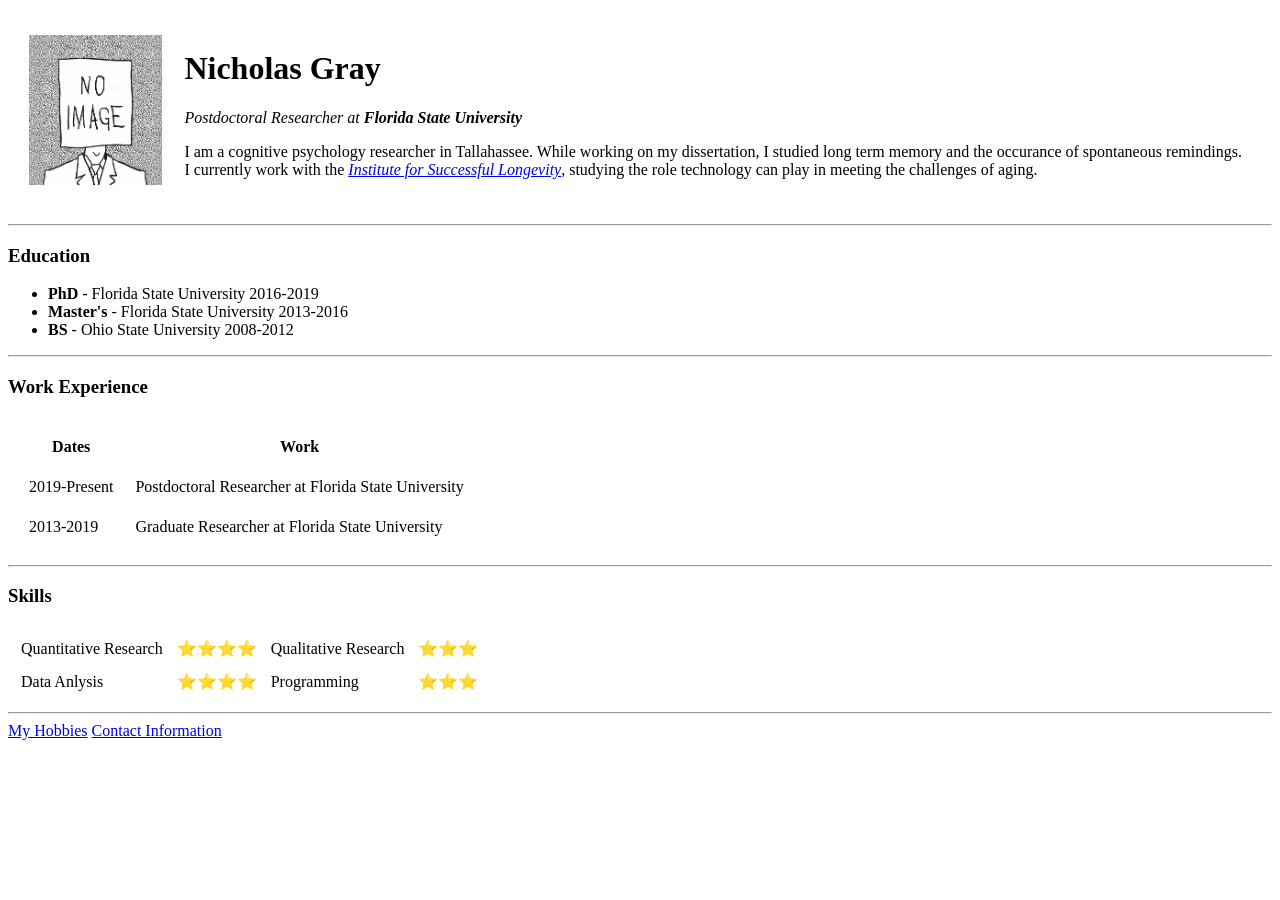
==== index.html @ e5938c4b "Removed h3 status for Hobbies and Contact links" ====
<!DOCTYPE html>
<html lang="en" dir="ltr">

<head>
  <meta charset="utf-8">
  <title>Nick's Personal Site</title>
</head>

<body>
  <table cellspacing = "20">
    <tr>
      <td><img src="download.jpg" alt="Use your Imagination" height="150"></td>
      <td>  <h1>Nicholas Gray</h1>
        <p><em>Postdoctoral Researcher at <strong>Florida State University</strong></em></p>
        <p>I am a cognitive psychology researcher in Tallahassee.
          While working on my dissertation, I studied long term memory and the
          occurance of spontaneous remindings. I currently work with the
          <a href="https://isl.fsu.edu/"><i>Institute for Successful Longevity</i></a>, studying the role technology
          can play in meeting the challenges of aging.</p></td>
    </tr>
  </table>
  <hr>
  <h3>Education</h3>
  <ul>
    <li><strong>PhD</strong> - Florida State University 2016-2019</li>
    <li><strong>Master's</strong> - Florida State University 2013-2016</li>
    <li><strong>BS</strong> - Ohio State University 2008-2012</li>
  </ul>
  <hr>
  <h3>Work Experience</h3>
    <TABLE cellspacing = "20">
      <thead>
        <tr>
          <th>Dates</th>
          <th>Work</th>
        </tr>
      </thead>
      <tr>
        <td>2019-Present</td>
        <td>Postdoctoral Researcher at Florida State University</td>
      </tr>
      <tr>
        <td>2013-2019</td>
        <td>Graduate Researcher at Florida State University</td>
      </tr>
    </TABLE>
    <hr>
    <h3>Skills</h3>
    <table cellspacing = "12">
      <tr>
        <td>Quantitative Research</td>
        <td>⭐⭐⭐⭐</td>
        <td>Qualitative Research</td>
        <td>⭐⭐⭐</td>
      </tr>
      <tr>
        <td>Data Anlysis</td>
        <td>⭐⭐⭐⭐</td>
        <td>Programming</td>
        <td>⭐⭐⭐</td>
      </tr>
    </table>
  <hr>
  <a href="hobbies.html">My Hobbies</a>
  <a href="contact-me.html">Contact Information</a>
</body>

</html>
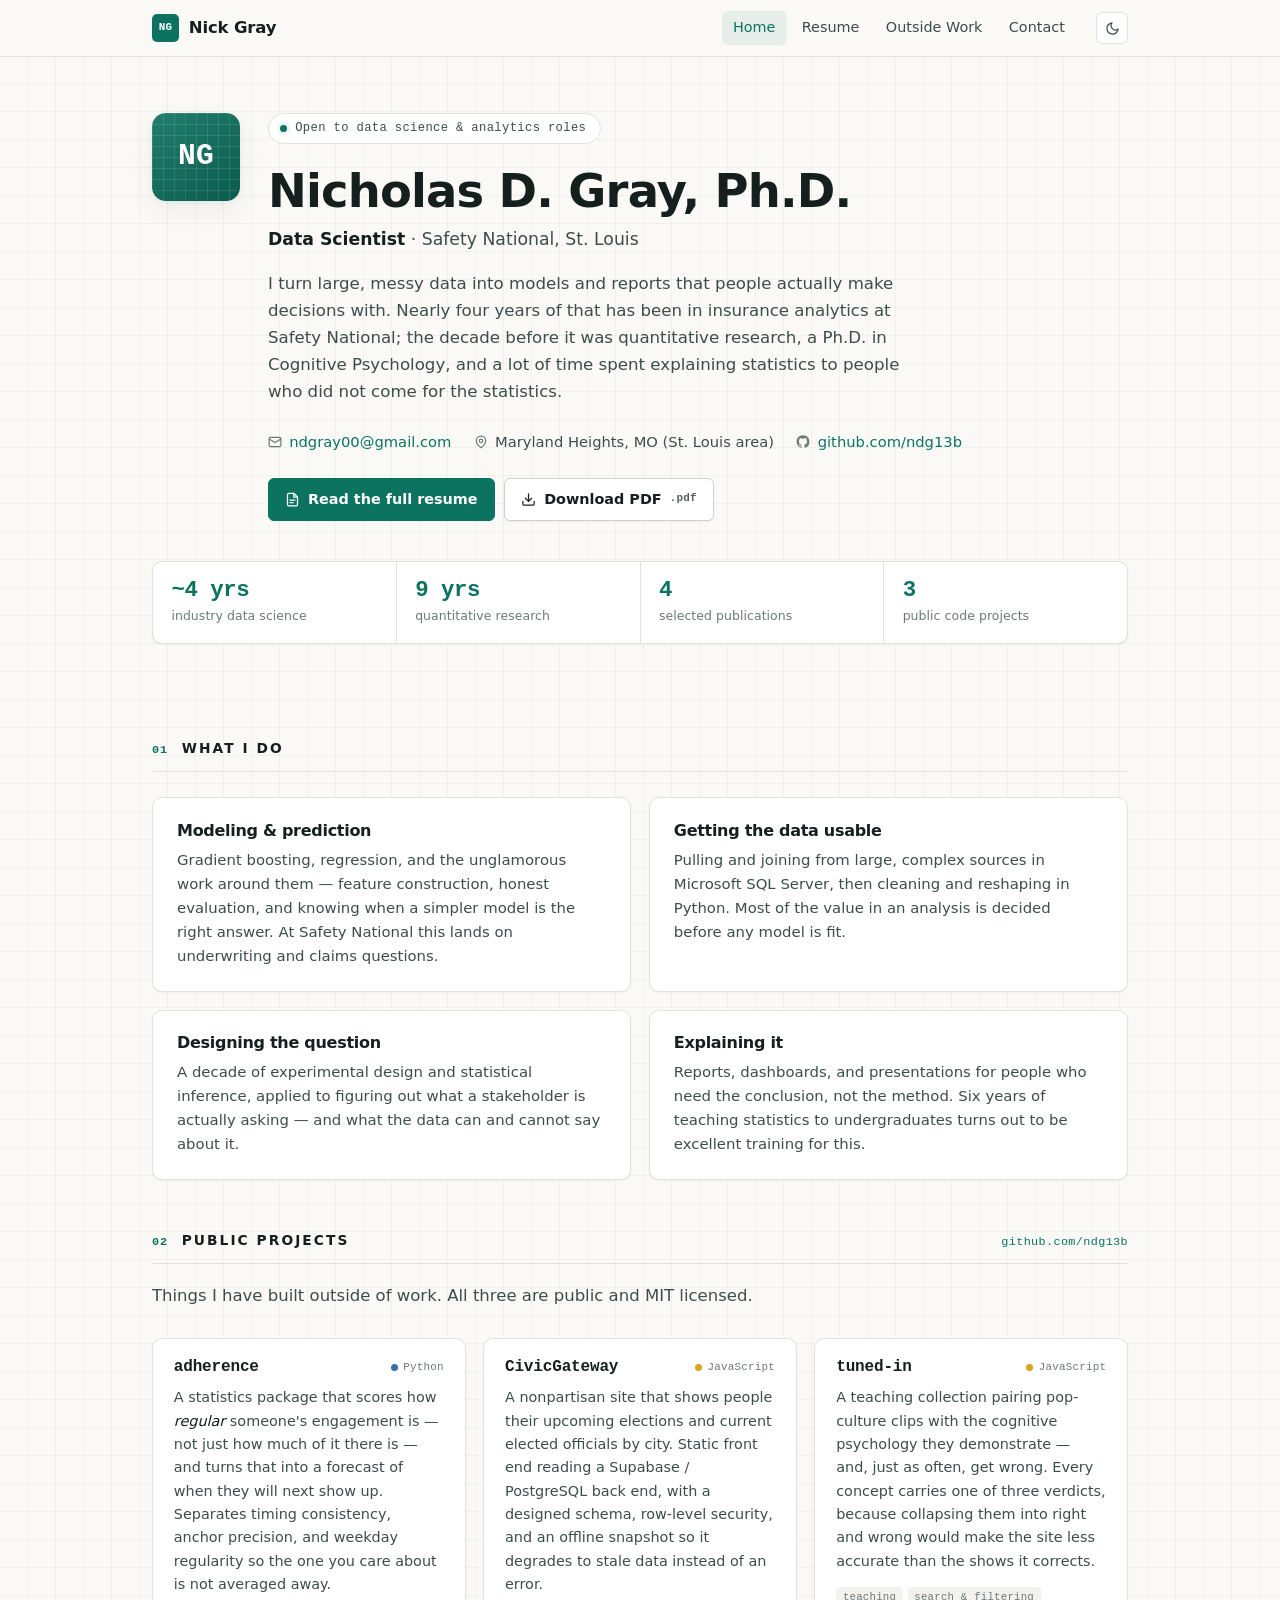
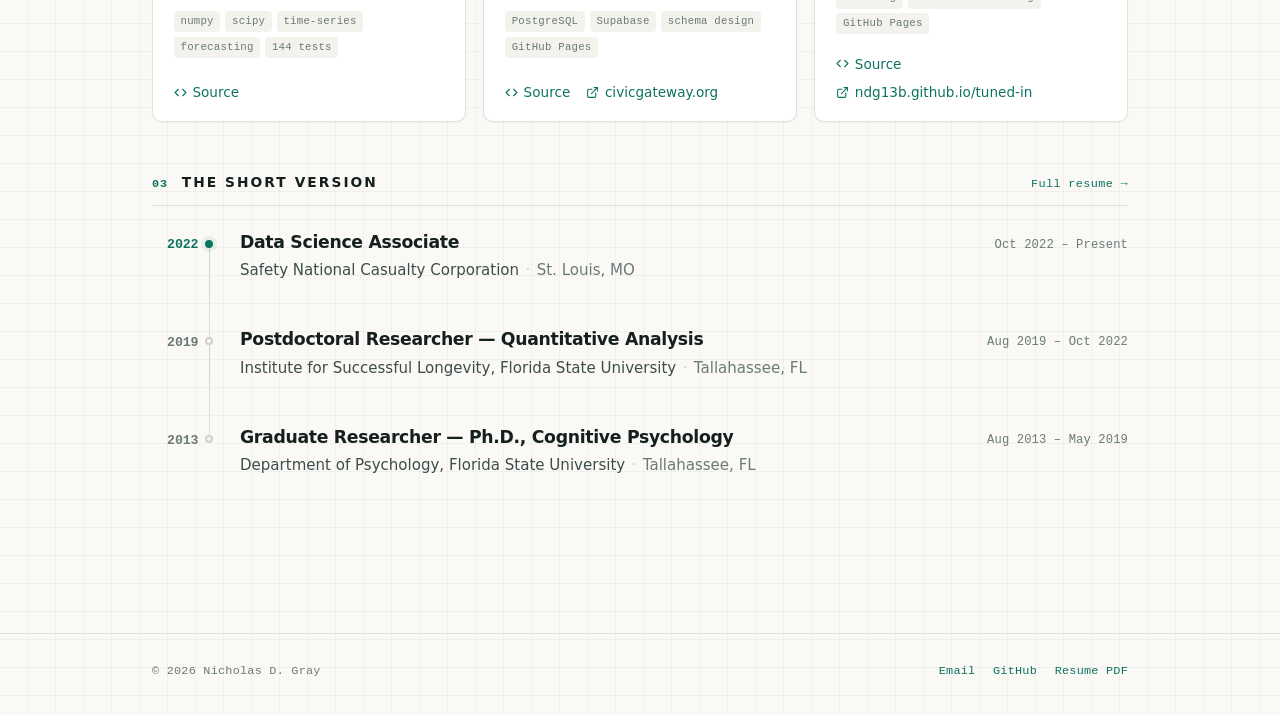
==== commit fe58f7b2: "Rebuild site around a data-driven resume page Replace the placeholder-era site with four pages shari" ====
--- a/index.html
+++ b/index.html
@@ -1,68 +1,249 @@
-<!DOCTYPE html>
-<html lang="en" dir="ltr">
-
-<head>
-  <meta charset="utf-8">
-  <title>Nick's Personal Site</title>
-</head>
-
-<body>
-  <table cellspacing = "20">
-    <tr>
-      <td><img src="download.jpg" alt="Use your Imagination" height="150"></td>
-      <td>  <h1>Nicholas Gray</h1>
-        <p><em>Postdoctoral Researcher at <strong>Florida State University</strong></em></p>
-        <p>I am a cognitive psychology researcher in Tallahassee.
-          While working on my dissertation, I studied long term memory and the
-          occurance of spontaneous remindings. I currently work with the
-          <a href="https://isl.fsu.edu/"><i>Institute for Successful Longevity</i></a>, studying the role technology
-          can play in meeting the challenges of aging.</p></td>
-    </tr>
-  </table>
-  <hr>
-  <h3>Education</h3>
-  <ul>
-    <li><strong>PhD</strong> - Florida State University 2016-2019</li>
-    <li><strong>Master's</strong> - Florida State University 2013-2016</li>
-    <li><strong>BS</strong> - Ohio State University 2008-2012</li>
-  </ul>
-  <hr>
-  <h3>Work Experience</h3>
-    <TABLE cellspacing = "20">
-      <thead>
-        <tr>
-          <th>Dates</th>
-          <th>Work</th>
-        </tr>
-      </thead>
-      <tr>
-        <td>2019-Present</td>
-        <td>Postdoctoral Researcher at Florida State University</td>
-      </tr>
-      <tr>
-        <td>2013-2019</td>
-        <td>Graduate Researcher at Florida State University</td>
-      </tr>
-    </TABLE>
-    <hr>
-    <h3>Skills</h3>
-    <table cellspacing = "12">
-      <tr>
-        <td>Quantitative Research</td>
-        <td>⭐⭐⭐⭐</td>
-        <td>Qualitative Research</td>
-        <td>⭐⭐⭐</td>
-      </tr>
-      <tr>
-        <td>Data Anlysis</td>
-        <td>⭐⭐⭐⭐</td>
-        <td>Programming</td>
-        <td>⭐⭐⭐</td>
-      </tr>
-    </table>
-  <hr>
-  <a href="hobbies.html">My Hobbies</a>
-  <a href="contact-me.html">Contact Information</a>
-</body>
-
-</html>
+<!DOCTYPE html>
+<html lang="en">
+
+<head>
+  <meta charset="utf-8">
+  <meta name="viewport" content="width=device-width, initial-scale=1">
+  <title>Nick Gray — Data Scientist</title>
+  <meta name="description" content="Nicholas D. Gray, Ph.D. — data scientist in the St. Louis area working in insurance analytics, predictive modeling, and applied statistics.">
+  <meta name="color-scheme" content="light dark">
+  <link rel="stylesheet" href="assets/style.css">
+  <link rel="icon" href="data:image/svg+xml,<svg xmlns='http://www.w3.org/2000/svg' viewBox='0 0 32 32'><rect width='32' height='32' rx='7' fill='%230d7361'/><text x='16' y='22' font-family='monospace' font-size='15' font-weight='700' fill='white' text-anchor='middle'>NG</text></svg>">
+  <script>
+    (function () {
+      try {
+        var saved = localStorage.getItem('theme');
+        if (saved === 'dark' || saved === 'light') {
+          document.documentElement.setAttribute('data-theme', saved);
+        }
+      } catch (err) { /* private mode: fall back to the system theme */ }
+    })();
+  </script>
+</head>
+
+<body>
+  <a class="skip-link" href="#main">Skip to content</a>
+  <header class="masthead">
+    <div class="wrap masthead__inner">
+      <a class="brand" href="index.html">
+        <span class="brand__mark" aria-hidden="true">NG</span>
+        <span>Nick Gray</span>
+      </a>
+      <nav class="nav" aria-label="Main">
+        <a href="index.html" aria-current="page">Home</a>
+        <a href="resume.html">Resume</a>
+        <a href="hobbies.html">Outside Work</a>
+        <a href="contact-me.html">Contact</a>
+      </nav>
+      <button class="theme-toggle" type="button" id="theme-toggle"
+              aria-label="Switch between light and dark theme">
+        <svg class="icon-moon" viewBox="0 0 24 24" fill="none" stroke="currentColor" stroke-width="2" stroke-linecap="round" stroke-linejoin="round" aria-hidden="true"><path d="M21 12.8A9 9 0 1 1 11.2 3a7 7 0 0 0 9.8 9.8Z"/></svg>
+        <svg class="icon-sun" viewBox="0 0 24 24" fill="none" stroke="currentColor" stroke-width="2" stroke-linecap="round" stroke-linejoin="round" aria-hidden="true"><circle cx="12" cy="12" r="4"/><path d="M12 2v2M12 20v2M4.9 4.9l1.4 1.4M17.7 17.7l1.4 1.4M2 12h2M20 12h2M4.9 19.1l1.4-1.4M17.7 6.3l1.4-1.4"/></svg>
+      </button>
+    </div>
+  </header>
+
+  <main id="main">
+    <section class="wrap hero">
+      <div class="hero__grid">
+        <div class="monogram" aria-hidden="true">NG</div>
+        <div>
+          <!-- Remove this pill if you would rather not advertise that you are looking. -->
+          <p class="availability"><span class="dot" aria-hidden="true"></span>Open to data science &amp; analytics roles</p>
+          <h1>Nicholas D. Gray, Ph.D.</h1>
+          <p class="hero__role"><strong>Data Scientist</strong> &middot; Safety National, St.&nbsp;Louis</p>
+          <p class="hero__summary">I turn large, messy data into models and reports that people actually make
+            decisions with. Nearly four years of that has been in insurance analytics at Safety National; the
+            decade before it was quantitative research, a Ph.D. in Cognitive Psychology, and a lot of time spent
+            explaining statistics to people who did not come for the statistics.</p>
+          <ul class="contact-rail">
+            <li><svg viewBox="0 0 24 24" fill="none" stroke="currentColor" stroke-width="2" stroke-linecap="round" stroke-linejoin="round" aria-hidden="true"><rect x="2" y="4" width="20" height="16" rx="2"/><path d="m2 7 10 6 10-6"/></svg><a href="mailto:ndgray00@gmail.com">ndgray00@gmail.com</a></li>
+            <li><svg viewBox="0 0 24 24" fill="none" stroke="currentColor" stroke-width="2" stroke-linecap="round" stroke-linejoin="round" aria-hidden="true"><path d="M20 10c0 6-8 12-8 12s-8-6-8-12a8 8 0 0 1 16 0Z"/><circle cx="12" cy="10" r="3"/></svg><span>Maryland Heights, MO (St. Louis area)</span></li>
+            <li><svg viewBox="0 0 24 24" fill="currentColor" aria-hidden="true"><path d="M12 .5C5.73.5.98 5.24.98 11.52c0 4.86 3.15 8.98 7.52 10.44.55.1.75-.24.75-.53 0-.26-.01-1.13-.02-2.05-3.06.66-3.71-1.3-3.71-1.3-.5-1.27-1.22-1.61-1.22-1.61-1-.68.08-.67.08-.67 1.1.08 1.68 1.13 1.68 1.13.98 1.68 2.57 1.2 3.2.92.1-.71.38-1.2.7-1.47-2.44-.28-5.01-1.22-5.01-5.44 0-1.2.43-2.18 1.13-2.95-.11-.28-.49-1.4.11-2.92 0 0 .92-.3 3.02 1.13a10.4 10.4 0 0 1 5.5 0c2.1-1.43 3.02-1.13 3.02-1.13.6 1.52.22 2.64.11 2.92.7.77 1.13 1.75 1.13 2.95 0 4.23-2.58 5.16-5.03 5.43.4.34.75 1 .75 2.03 0 1.47-.02 2.65-.02 3.01 0 .29.2.64.76.53a10.55 10.55 0 0 0 7.51-10.44C23.02 5.24 18.27.5 12 .5Z"/></svg><a href="https://github.com/ndg13b" rel="noopener">github.com/ndg13b</a></li>
+          </ul>
+
+          <div class="btn-row" style="margin-top: 1.5rem;">
+            <a class="btn btn--primary" href="resume.html">
+              <svg viewBox="0 0 24 24" fill="none" stroke="currentColor" stroke-width="2" stroke-linecap="round" stroke-linejoin="round" aria-hidden="true"><path d="M14 2H6a2 2 0 0 0-2 2v16a2 2 0 0 0 2 2h12a2 2 0 0 0 2-2V8Z"/><path d="M14 2v6h6"/><path d="M8 13h8M8 17h5"/></svg>
+              Read the full resume
+            </a>
+            <a class="btn" href="assets/Nicholas_Gray_Resume.pdf" download>
+              <svg viewBox="0 0 24 24" fill="none" stroke="currentColor" stroke-width="2" stroke-linecap="round" stroke-linejoin="round" aria-hidden="true"><path d="M21 15v4a2 2 0 0 1-2 2H5a2 2 0 0 1-2-2v-4"/><path d="m7 10 5 5 5-5"/><path d="M12 15V3"/></svg>
+              Download PDF<span class="btn__meta">.pdf</span>
+            </a>
+          </div>
+        </div>
+      </div>
+
+      <div class="stats">
+        <div class="stat">
+          <div class="stat__value">~4 yrs</div>
+          <div class="stat__label">industry data science</div>
+        </div>
+        <div class="stat">
+          <div class="stat__value">9 yrs</div>
+          <div class="stat__label">quantitative research</div>
+        </div>
+        <div class="stat">
+          <div class="stat__value">4</div>
+          <div class="stat__label">selected publications</div>
+        </div>
+        <div class="stat">
+          <div class="stat__value">3</div>
+          <div class="stat__label">public code projects</div>
+        </div>
+      </div>
+    </section>
+
+    <section class="wrap section" id="work">
+      <div class="section__head">
+        <span class="section__num">01</span>
+        <h2>What I Do</h2>
+      </div>
+      <div class="two-col">
+        <div class="card">
+          <h3 style="font-size: 1rem; margin-bottom: 0.5rem;">Modeling &amp; prediction</h3>
+          <p style="font-size: 0.93rem; color: var(--text-soft);">Gradient boosting, regression, and the
+            unglamorous work around them &mdash; feature construction, honest evaluation, and knowing when a
+            simpler model is the right answer. At Safety National this lands on underwriting and claims questions.</p>
+        </div>
+        <div class="card">
+          <h3 style="font-size: 1rem; margin-bottom: 0.5rem;">Getting the data usable</h3>
+          <p style="font-size: 0.93rem; color: var(--text-soft);">Pulling and joining from large, complex sources
+            in Microsoft SQL Server, then cleaning and reshaping in Python. Most of the value in an analysis is
+            decided before any model is fit.</p>
+        </div>
+        <div class="card">
+          <h3 style="font-size: 1rem; margin-bottom: 0.5rem;">Designing the question</h3>
+          <p style="font-size: 0.93rem; color: var(--text-soft);">A decade of experimental design and statistical
+            inference, applied to figuring out what a stakeholder is actually asking &mdash; and what the data
+            can and cannot say about it.</p>
+        </div>
+        <div class="card">
+          <h3 style="font-size: 1rem; margin-bottom: 0.5rem;">Explaining it</h3>
+          <p style="font-size: 0.93rem; color: var(--text-soft);">Reports, dashboards, and presentations for people
+            who need the conclusion, not the method. Six years of teaching statistics to undergraduates turns out
+            to be excellent training for this.</p>
+        </div>
+      </div>
+    </section>
+
+    <section class="wrap section" id="projects">
+      <div class="section__head">
+        <span class="section__num">02</span>
+        <h2>Public Projects</h2>
+        <span class="section__aside"><a href="https://github.com/ndg13b" rel="noopener">github.com/ndg13b</a></span>
+      </div>
+      <p class="section__intro">Things I have built outside of work. All three are public and MIT licensed.</p>
+      <div class="project-grid">
+        <article class="project">
+          <div class="project__head">
+            <h3 class="project__name"><a href="https://github.com/ndg13b/adherence" rel="noopener">adherence</a></h3>
+            <span class="lang" data-lang="Python"><span class="dot"></span>Python</span>
+          </div>
+          <p class="project__blurb">A statistics package that scores how <em>regular</em> someone's engagement is
+            &mdash; not just how much of it there is &mdash; and turns that into a forecast of when they will next
+            show up. Separates timing consistency, anchor precision, and weekday regularity so the one you care
+            about is not averaged away.</p>
+          <ul class="project__tags"><li>numpy</li><li>scipy</li><li>time-series</li><li>forecasting</li><li>144 tests</li></ul>
+          <div class="project__links">
+            <a href="https://github.com/ndg13b/adherence" rel="noopener"><svg viewBox="0 0 24 24" fill="none" stroke="currentColor" stroke-width="2" stroke-linecap="round" stroke-linejoin="round" aria-hidden="true"><path d="m16 18 6-6-6-6"/><path d="m8 6-6 6 6 6"/></svg>Source</a>
+          </div>
+        </article>
+        <article class="project">
+          <div class="project__head">
+            <h3 class="project__name"><a href="https://github.com/ndg13b/CivicGateway" rel="noopener">CivicGateway</a></h3>
+            <span class="lang" data-lang="JavaScript"><span class="dot"></span>JavaScript</span>
+          </div>
+          <p class="project__blurb">A nonpartisan site that shows people their upcoming elections and current
+            elected officials by city. Static front end reading a Supabase / PostgreSQL back end, with a designed
+            schema, row-level security, and an offline snapshot so it degrades to stale data instead of an error.</p>
+          <ul class="project__tags"><li>PostgreSQL</li><li>Supabase</li><li>schema design</li><li>GitHub Pages</li></ul>
+          <div class="project__links">
+            <a href="https://github.com/ndg13b/CivicGateway" rel="noopener"><svg viewBox="0 0 24 24" fill="none" stroke="currentColor" stroke-width="2" stroke-linecap="round" stroke-linejoin="round" aria-hidden="true"><path d="m16 18 6-6-6-6"/><path d="m8 6-6 6 6 6"/></svg>Source</a>
+            <a href="https://civicgateway.org/" rel="noopener"><svg viewBox="0 0 24 24" fill="none" stroke="currentColor" stroke-width="2" stroke-linecap="round" stroke-linejoin="round" aria-hidden="true"><path d="M15 3h6v6"/><path d="M10 14 21 3"/><path d="M18 13v6a2 2 0 0 1-2 2H5a2 2 0 0 1-2-2V8a2 2 0 0 1 2-2h6"/></svg>civicgateway.org</a>
+          </div>
+        </article>
+        <article class="project">
+          <div class="project__head">
+            <h3 class="project__name"><a href="https://github.com/ndg13b/tuned-in" rel="noopener">tuned-in</a></h3>
+            <span class="lang" data-lang="JavaScript"><span class="dot"></span>JavaScript</span>
+          </div>
+          <p class="project__blurb">A teaching collection pairing pop-culture clips with the cognitive psychology
+            they demonstrate &mdash; and, just as often, get wrong. Every concept carries one of three verdicts,
+            because collapsing them into right and wrong would make the site less accurate than the shows it
+            corrects.</p>
+          <ul class="project__tags"><li>teaching</li><li>search &amp; filtering</li><li>GitHub Pages</li></ul>
+          <div class="project__links">
+            <a href="https://github.com/ndg13b/tuned-in" rel="noopener"><svg viewBox="0 0 24 24" fill="none" stroke="currentColor" stroke-width="2" stroke-linecap="round" stroke-linejoin="round" aria-hidden="true"><path d="m16 18 6-6-6-6"/><path d="m8 6-6 6 6 6"/></svg>Source</a>
+            <a href="https://ndg13b.github.io/tuned-in/" rel="noopener"><svg viewBox="0 0 24 24" fill="none" stroke="currentColor" stroke-width="2" stroke-linecap="round" stroke-linejoin="round" aria-hidden="true"><path d="M15 3h6v6"/><path d="M10 14 21 3"/><path d="M18 13v6a2 2 0 0 1-2 2H5a2 2 0 0 1-2-2V8a2 2 0 0 1 2-2h6"/></svg>ndg13b.github.io/tuned-in</a>
+          </div>
+        </article>
+      </div>
+    </section>
+
+    <section class="wrap section" id="background">
+      <div class="section__head">
+        <span class="section__num">03</span>
+        <h2>The Short Version</h2>
+        <span class="section__aside"><a href="resume.html">Full resume &rarr;</a></span>
+      </div>
+      <div class="timeline">
+        <article class="job job--current">
+          <div class="job__year" aria-hidden="true">2022</div>
+          <div class="job__head">
+            <h3 class="job__role">Data Science Associate</h3>
+            <span class="job__dates">Oct 2022 &ndash; Present</span>
+          </div>
+          <div class="job__org">Safety National Casualty Corporation<span class="sep">&middot;</span><span class="place">St. Louis, MO</span></div>
+        </article>
+        <article class="job">
+          <div class="job__year" aria-hidden="true">2019</div>
+          <div class="job__head">
+            <h3 class="job__role">Postdoctoral Researcher &mdash; Quantitative Analysis</h3>
+            <span class="job__dates">Aug 2019 &ndash; Oct 2022</span>
+          </div>
+          <div class="job__org">Institute for Successful Longevity, Florida State University<span class="sep">&middot;</span><span class="place">Tallahassee, FL</span></div>
+        </article>
+        <article class="job">
+          <div class="job__year" aria-hidden="true">2013</div>
+          <div class="job__head">
+            <h3 class="job__role">Graduate Researcher &mdash; Ph.D., Cognitive Psychology</h3>
+            <span class="job__dates">Aug 2013 &ndash; May 2019</span>
+          </div>
+          <div class="job__org">Department of Psychology, Florida State University<span class="sep">&middot;</span><span class="place">Tallahassee, FL</span></div>
+        </article>
+      </div>
+    </section>
+  </main>
+
+  <footer class="footer">
+    <div class="wrap footer__inner">
+      <p>&copy; 2026 Nicholas D. Gray</p>
+      <div class="footer__links">
+        <a href="mailto:ndgray00@gmail.com">Email</a>
+        <a href="https://github.com/ndg13b" rel="noopener">GitHub</a>
+        <a href="assets/Nicholas_Gray_Resume.pdf">Resume&nbsp;PDF</a>
+      </div>
+    </div>
+  </footer>
+
+  <script>
+    (function () {
+      var btn = document.getElementById('theme-toggle');
+      if (!btn) return;
+      btn.addEventListener('click', function () {
+        var root = document.documentElement;
+        var explicit = root.getAttribute('data-theme');
+        var dark = explicit
+          ? explicit === 'dark'
+          : window.matchMedia('(prefers-color-scheme: dark)').matches;
+        var next = dark ? 'light' : 'dark';
+        root.setAttribute('data-theme', next);
+        try { localStorage.setItem('theme', next); } catch (err) { /* ignore */ }
+      });
+    })();
+  </script>
+</body>
+
+</html>
--- a/assets/style.css
+++ b/assets/style.css
@@ -0,0 +1,1069 @@
+/* ==========================================================================
+   Nicholas D. Gray — site design system
+   "Analyst's notebook": paper ground, graph-grid texture, deep teal accent,
+   monospace reserved for dates, labels, and numbers.
+   ========================================================================== */
+
+/* --- tokens ---------------------------------------------------------- */
+
+:root {
+  --bg:            #faf9f6;
+  --bg-grid:       rgba(22, 43, 40, 0.045);
+  --surface:       #ffffff;
+  --surface-sunk:  #f3f2ed;
+  --text:          #15201e;
+  --text-soft:     #3d4d4a;
+  --muted:         #6a7a76;
+  --border:        #e0e2dc;
+  --border-strong: #cdd1c9;
+
+  --accent:        #0d7361;
+  --accent-hover:  #0a5b4d;
+  --accent-ink:    #ffffff;
+  --accent-wash:   rgba(13, 115, 97, 0.08);
+  --accent-line:   rgba(13, 115, 97, 0.22);
+  --amber:         #a36207;
+  --amber-wash:    rgba(163, 98, 7, 0.10);
+
+  --shadow-sm: 0 1px 2px rgba(21, 32, 30, 0.05);
+  --shadow-md: 0 2px 4px rgba(21, 32, 30, 0.04), 0 8px 24px rgba(21, 32, 30, 0.06);
+  --shadow-lg: 0 4px 8px rgba(21, 32, 30, 0.05), 0 16px 48px rgba(21, 32, 30, 0.09);
+
+  --sans: ui-sans-serif, system-ui, -apple-system, "Segoe UI", Roboto,
+          "Helvetica Neue", Arial, sans-serif;
+  --mono: ui-monospace, SFMono-Regular, "SF Mono", "Cascadia Mono",
+          "JetBrains Mono", Menlo, Consolas, monospace;
+
+  --measure: 68ch;
+  --page: 61rem;
+  --radius: 10px;
+  --radius-sm: 6px;
+}
+
+@media (prefers-color-scheme: dark) {
+  :root:not([data-theme="light"]) {
+    --bg:            #0c1312;
+    --bg-grid:       rgba(160, 220, 210, 0.045);
+    --surface:       #121c1a;
+    --surface-sunk:  #0f1817;
+    --text:          #e7ede9;
+    --text-soft:     #bccac6;
+    --muted:         #8fa39e;
+    --border:        #24322f;
+    --border-strong: #33443f;
+
+    --accent:        #4cc4ab;
+    --accent-hover:  #6fd6c0;
+    --accent-ink:    #06201b;
+    --accent-wash:   rgba(76, 196, 171, 0.11);
+    --accent-line:   rgba(76, 196, 171, 0.28);
+    --amber:         #dda54c;
+    --amber-wash:    rgba(221, 165, 76, 0.12);
+
+    --shadow-sm: 0 1px 2px rgba(0, 0, 0, 0.4);
+    --shadow-md: 0 2px 4px rgba(0, 0, 0, 0.3), 0 8px 24px rgba(0, 0, 0, 0.35);
+    --shadow-lg: 0 4px 8px rgba(0, 0, 0, 0.35), 0 16px 48px rgba(0, 0, 0, 0.45);
+  }
+}
+
+:root[data-theme="dark"] {
+  --bg:            #0c1312;
+  --bg-grid:       rgba(160, 220, 210, 0.045);
+  --surface:       #121c1a;
+  --surface-sunk:  #0f1817;
+  --text:          #e7ede9;
+  --text-soft:     #bccac6;
+  --muted:         #8fa39e;
+  --border:        #24322f;
+  --border-strong: #33443f;
+
+  --accent:        #4cc4ab;
+  --accent-hover:  #6fd6c0;
+  --accent-ink:    #06201b;
+  --accent-wash:   rgba(76, 196, 171, 0.11);
+  --accent-line:   rgba(76, 196, 171, 0.28);
+  --amber:         #dda54c;
+  --amber-wash:    rgba(221, 165, 76, 0.12);
+
+  --shadow-sm: 0 1px 2px rgba(0, 0, 0, 0.4);
+  --shadow-md: 0 2px 4px rgba(0, 0, 0, 0.3), 0 8px 24px rgba(0, 0, 0, 0.35);
+  --shadow-lg: 0 4px 8px rgba(0, 0, 0, 0.35), 0 16px 48px rgba(0, 0, 0, 0.45);
+}
+
+/* --- base ------------------------------------------------------------ */
+
+*, *::before, *::after { box-sizing: border-box; }
+
+html { -webkit-text-size-adjust: 100%; scroll-behavior: smooth; }
+
+@media (prefers-reduced-motion: reduce) {
+  html { scroll-behavior: auto; }
+  *, *::before, *::after {
+    animation-duration: 0.001ms !important;
+    animation-iteration-count: 1 !important;
+    transition-duration: 0.001ms !important;
+  }
+}
+
+body {
+  margin: 0;
+  background-color: var(--bg);
+  background-image:
+    linear-gradient(var(--bg-grid) 1px, transparent 1px),
+    linear-gradient(90deg, var(--bg-grid) 1px, transparent 1px);
+  background-size: 28px 28px;
+  background-position: -1px -1px;
+  color: var(--text);
+  font-family: var(--sans);
+  font-size: 16.5px;
+  line-height: 1.62;
+  -webkit-font-smoothing: antialiased;
+  text-rendering: optimizeLegibility;
+}
+
+h1, h2, h3, h4 {
+  margin: 0;
+  line-height: 1.2;
+  letter-spacing: -0.018em;
+  font-weight: 640;
+}
+
+p { margin: 0 0 1em; max-width: var(--measure); }
+p:last-child { margin-bottom: 0; }
+
+a {
+  color: var(--accent);
+  text-decoration-color: var(--accent-line);
+  text-underline-offset: 3px;
+  transition: color 0.15s ease, text-decoration-color 0.15s ease;
+}
+a:hover { color: var(--accent-hover); text-decoration-color: currentColor; }
+
+:focus-visible {
+  outline: 2px solid var(--accent);
+  outline-offset: 3px;
+  border-radius: 3px;
+}
+
+hr {
+  border: 0;
+  border-top: 1px solid var(--border);
+  margin: 2.5rem 0;
+}
+
+::selection { background: var(--accent-wash); }
+
+.skip-link {
+  position: absolute;
+  left: -9999px;
+  top: 0;
+  background: var(--accent);
+  color: var(--accent-ink);
+  padding: 0.6rem 1rem;
+  border-radius: 0 0 var(--radius-sm) 0;
+  z-index: 100;
+}
+.skip-link:focus { left: 0; }
+
+/* --- layout ---------------------------------------------------------- */
+
+.wrap {
+  width: min(100% - 2.5rem, var(--page));
+  margin-inline: auto;
+}
+
+main { padding-bottom: 5rem; }
+
+/* --- masthead -------------------------------------------------------- */
+
+.masthead {
+  position: sticky;
+  top: 0;
+  z-index: 20;
+  background: color-mix(in srgb, var(--bg) 88%, transparent);
+  backdrop-filter: saturate(1.6) blur(10px);
+  -webkit-backdrop-filter: saturate(1.6) blur(10px);
+  border-bottom: 1px solid var(--border);
+}
+
+.masthead__inner {
+  display: flex;
+  align-items: center;
+  gap: 1.25rem;
+  min-height: 3.5rem;
+}
+
+.brand {
+  display: inline-flex;
+  align-items: center;
+  gap: 0.6rem;
+  font-weight: 660;
+  letter-spacing: -0.01em;
+  color: var(--text);
+  text-decoration: none;
+  margin-right: auto;
+}
+.brand:hover { color: var(--text); }
+.brand__mark {
+  display: grid;
+  place-items: center;
+  width: 1.7rem;
+  height: 1.7rem;
+  border-radius: 5px;
+  background: var(--accent);
+  color: var(--accent-ink);
+  font-family: var(--mono);
+  font-size: 0.68rem;
+  font-weight: 700;
+  letter-spacing: 0.02em;
+}
+
+.nav {
+  display: flex;
+  align-items: center;
+  gap: 0.25rem;
+  flex-wrap: wrap;
+}
+
+.nav a {
+  display: inline-block;
+  padding: 0.35rem 0.7rem;
+  border-radius: var(--radius-sm);
+  font-size: 0.9rem;
+  font-weight: 520;
+  color: var(--text-soft);
+  text-decoration: none;
+  transition: background 0.15s ease, color 0.15s ease;
+}
+.nav a:hover { background: var(--accent-wash); color: var(--accent); }
+.nav a[aria-current="page"] {
+  color: var(--accent);
+  background: var(--accent-wash);
+}
+
+.theme-toggle {
+  display: grid;
+  place-items: center;
+  width: 2rem;
+  height: 2rem;
+  padding: 0;
+  border: 1px solid var(--border);
+  border-radius: var(--radius-sm);
+  background: var(--surface);
+  color: var(--text-soft);
+  cursor: pointer;
+  transition: border-color 0.15s ease, color 0.15s ease;
+}
+.theme-toggle:hover { border-color: var(--accent); color: var(--accent); }
+.theme-toggle svg { width: 15px; height: 15px; display: block; }
+.theme-toggle .icon-sun { display: none; }
+:root[data-theme="dark"] .theme-toggle .icon-sun { display: block; }
+:root[data-theme="dark"] .theme-toggle .icon-moon { display: none; }
+@media (prefers-color-scheme: dark) {
+  :root:not([data-theme="light"]) .theme-toggle .icon-sun { display: block; }
+  :root:not([data-theme="light"]) .theme-toggle .icon-moon { display: none; }
+}
+
+/* --- hero ------------------------------------------------------------ */
+
+.hero { padding: 3.5rem 0 2.75rem; }
+
+.hero__grid {
+  display: grid;
+  grid-template-columns: auto 1fr;
+  gap: 1.75rem;
+  align-items: start;
+}
+
+.monogram {
+  display: grid;
+  place-items: center;
+  width: 5.5rem;
+  height: 5.5rem;
+  border-radius: 14px;
+  background:
+    linear-gradient(145deg,
+      color-mix(in srgb, var(--accent) 92%, white 8%),
+      var(--accent-hover));
+  color: var(--accent-ink);
+  font-family: var(--mono);
+  font-size: 1.85rem;
+  font-weight: 700;
+  letter-spacing: 0.01em;
+  box-shadow: var(--shadow-md);
+  position: relative;
+  overflow: hidden;
+  flex: none;
+}
+.monogram::after {
+  content: "";
+  position: absolute;
+  inset: 0;
+  background-image:
+    linear-gradient(rgba(255,255,255,0.10) 1px, transparent 1px),
+    linear-gradient(90deg, rgba(255,255,255,0.10) 1px, transparent 1px);
+  background-size: 11px 11px;
+}
+
+.eyebrow {
+  font-family: var(--mono);
+  font-size: 0.73rem;
+  font-weight: 600;
+  letter-spacing: 0.14em;
+  text-transform: uppercase;
+  color: var(--accent);
+  margin: 0 0 0.5rem;
+  display: flex;
+  align-items: center;
+  gap: 0.55rem;
+}
+.eyebrow::after {
+  content: "";
+  height: 1px;
+  flex: 1;
+  max-width: 5rem;
+  background: var(--accent-line);
+}
+
+.hero h1 {
+  font-size: clamp(2rem, 5.2vw, 2.9rem);
+  margin-bottom: 0.35rem;
+}
+
+.hero__role {
+  font-size: 1.08rem;
+  color: var(--text-soft);
+  font-weight: 520;
+  margin-bottom: 1.1rem;
+}
+.hero__role strong { color: var(--text); font-weight: 620; }
+
+.hero__summary {
+  font-size: 1.04rem;
+  color: var(--text-soft);
+  max-width: 60ch;
+  margin-bottom: 1.5rem;
+}
+
+.availability {
+  display: inline-flex;
+  align-items: center;
+  gap: 0.5rem;
+  font-family: var(--mono);
+  font-size: 0.76rem;
+  letter-spacing: 0.03em;
+  color: var(--text-soft);
+  background: var(--surface);
+  border: 1px solid var(--border);
+  border-radius: 100px;
+  padding: 0.3rem 0.85rem 0.3rem 0.7rem;
+  margin-bottom: 1.25rem;
+}
+.availability .dot {
+  width: 7px;
+  height: 7px;
+  border-radius: 50%;
+  background: var(--accent);
+  box-shadow: 0 0 0 3px var(--accent-wash);
+  animation: pulse 2.6s ease-in-out infinite;
+}
+@keyframes pulse {
+  0%, 100% { box-shadow: 0 0 0 3px var(--accent-wash); }
+  50%      { box-shadow: 0 0 0 6px transparent; }
+}
+
+/* --- contact rail ---------------------------------------------------- */
+
+.contact-rail {
+  display: flex;
+  flex-wrap: wrap;
+  gap: 0.5rem 1.4rem;
+  font-size: 0.92rem;
+  padding: 0;
+  margin: 0;
+  list-style: none;
+}
+.contact-rail li {
+  display: inline-flex;
+  align-items: center;
+  gap: 0.45rem;
+  color: var(--text-soft);
+}
+.contact-rail svg {
+  width: 14px;
+  height: 14px;
+  flex: none;
+  color: var(--muted);
+}
+.contact-rail a { text-decoration: none; }
+.contact-rail a:hover { text-decoration: underline; }
+
+/* --- stat strip ------------------------------------------------------ */
+
+.stats {
+  display: grid;
+  grid-template-columns: repeat(auto-fit, minmax(9rem, 1fr));
+  gap: 1px;
+  background: var(--border);
+  border: 1px solid var(--border);
+  border-radius: var(--radius);
+  overflow: hidden;
+  margin: 2.5rem 0 0;
+  box-shadow: var(--shadow-sm);
+}
+
+.stat {
+  background: var(--surface);
+  padding: 1rem 1.15rem;
+}
+.stat__value {
+  font-family: var(--mono);
+  font-size: 1.4rem;
+  font-weight: 680;
+  letter-spacing: -0.02em;
+  color: var(--accent);
+  line-height: 1.1;
+}
+.stat__label {
+  font-size: 0.78rem;
+  color: var(--muted);
+  margin-top: 0.25rem;
+  letter-spacing: 0.005em;
+}
+
+/* --- sections -------------------------------------------------------- */
+
+.section { padding-top: 3.25rem; }
+
+.section__head {
+  display: flex;
+  align-items: baseline;
+  gap: 0.85rem;
+  margin-bottom: 1.6rem;
+  padding-bottom: 0.7rem;
+  border-bottom: 1px solid var(--border);
+}
+
+.section__num {
+  font-family: var(--mono);
+  font-size: 0.74rem;
+  font-weight: 620;
+  color: var(--accent);
+  letter-spacing: 0.08em;
+  flex: none;
+}
+
+.section__head h2 {
+  font-size: 0.86rem;
+  font-weight: 640;
+  letter-spacing: 0.15em;
+  text-transform: uppercase;
+  color: var(--text);
+  margin-right: auto;
+}
+
+.section__aside {
+  font-family: var(--mono);
+  font-size: 0.74rem;
+  color: var(--muted);
+  letter-spacing: 0.03em;
+  text-align: right;
+}
+.section__aside a { text-decoration: none; }
+.section__aside a:hover { text-decoration: underline; }
+
+.section__intro {
+  color: var(--text-soft);
+  margin-top: -0.4rem;
+  margin-bottom: 1.75rem;
+}
+
+/* --- timeline -------------------------------------------------------- */
+
+.timeline { position: relative; }
+
+.job {
+  position: relative;
+  padding-left: 5.5rem;
+  padding-bottom: 2.25rem;
+}
+.job:last-child { padding-bottom: 0; }
+
+/* the rail */
+.job::before {
+  content: "";
+  position: absolute;
+  left: 3.55rem;
+  top: 0.72rem;
+  bottom: -0.5rem;
+  width: 1px;
+  background: linear-gradient(var(--border-strong), var(--border));
+}
+.job:last-child::before { display: none; }
+
+/* the node */
+.job::after {
+  content: "";
+  position: absolute;
+  left: calc(3.55rem - 3.5px);
+  top: 0.5rem;
+  width: 8px;
+  height: 8px;
+  border-radius: 50%;
+  background: var(--bg);
+  border: 2px solid var(--border-strong);
+  transition: border-color 0.2s ease, background 0.2s ease;
+}
+.job--current::after {
+  background: var(--accent);
+  border-color: var(--accent);
+  box-shadow: 0 0 0 4px var(--accent-wash);
+}
+.job:hover::after { border-color: var(--accent); }
+
+.job__year {
+  position: absolute;
+  left: 0;
+  top: 0.16rem;
+  width: 2.9rem;
+  text-align: right;
+  font-family: var(--mono);
+  font-size: 0.83rem;
+  font-weight: 620;
+  color: var(--muted);
+  letter-spacing: -0.01em;
+}
+.job--current .job__year { color: var(--accent); }
+
+.job__head {
+  display: flex;
+  flex-wrap: wrap;
+  align-items: baseline;
+  gap: 0.25rem 0.9rem;
+  margin-bottom: 0.15rem;
+}
+
+.job__role {
+  font-size: 1.08rem;
+  font-weight: 640;
+  margin-right: auto;
+}
+
+.job__dates {
+  font-family: var(--mono);
+  font-size: 0.76rem;
+  color: var(--muted);
+  letter-spacing: 0.01em;
+  white-space: nowrap;
+}
+
+.job__org {
+  font-size: 0.94rem;
+  color: var(--text-soft);
+  margin-bottom: 0.7rem;
+}
+.job__org .sep { color: var(--border-strong); margin: 0 0.4rem; }
+.job__org .place { color: var(--muted); }
+
+.job ul {
+  margin: 0;
+  padding: 0;
+  list-style: none;
+}
+.job li {
+  position: relative;
+  padding-left: 1.1rem;
+  margin-bottom: 0.45rem;
+  color: var(--text-soft);
+  max-width: var(--measure);
+}
+.job li:last-child { margin-bottom: 0; }
+.job li::before {
+  content: "";
+  position: absolute;
+  left: 0;
+  top: 0.72em;
+  width: 5px;
+  height: 1px;
+  background: var(--accent);
+  opacity: 0.7;
+}
+
+/* --- skills ---------------------------------------------------------- */
+
+/* Two columns on desktop, one on narrow. With four skill groups this lands a
+   balanced 2x2 rather than 3 + a stranded fourth. */
+.skill-grid {
+  display: grid;
+  grid-template-columns: repeat(auto-fit, minmax(min(100%, 22rem), 1fr));
+  gap: 1.5rem 2rem;
+}
+
+.skill-group h3 {
+  font-family: var(--mono);
+  font-size: 0.72rem;
+  font-weight: 620;
+  letter-spacing: 0.1em;
+  text-transform: uppercase;
+  color: var(--muted);
+  margin-bottom: 0.7rem;
+  padding-bottom: 0.4rem;
+  border-bottom: 1px dashed var(--border);
+}
+
+.chips {
+  display: flex;
+  flex-wrap: wrap;
+  gap: 0.4rem;
+  list-style: none;
+  margin: 0;
+  padding: 0;
+}
+
+.chip {
+  display: inline-flex;
+  align-items: center;
+  gap: 0.4rem;
+  font-size: 0.855rem;
+  line-height: 1.35;
+  padding: 0.24rem 0.6rem;
+  border: 1px solid var(--border);
+  border-radius: var(--radius-sm);
+  background: var(--surface);
+  color: var(--text-soft);
+  transition: border-color 0.15s ease, color 0.15s ease;
+}
+.chip:hover { border-color: var(--accent-line); color: var(--text); }
+
+.chip--advanced {
+  border-color: var(--accent-line);
+  background: var(--accent-wash);
+  color: var(--text);
+}
+.chip__level {
+  font-family: var(--mono);
+  font-size: 0.64rem;
+  letter-spacing: 0.06em;
+  text-transform: uppercase;
+  color: var(--accent);
+  font-weight: 620;
+}
+
+/* --- projects -------------------------------------------------------- */
+
+.project-grid {
+  display: grid;
+  grid-template-columns: repeat(auto-fit, minmax(17.5rem, 1fr));
+  gap: 1.1rem;
+}
+
+.project {
+  display: flex;
+  flex-direction: column;
+  background: var(--surface);
+  border: 1px solid var(--border);
+  border-radius: var(--radius);
+  padding: 1.2rem 1.3rem 1.1rem;
+  box-shadow: var(--shadow-sm);
+  transition: transform 0.18s ease, box-shadow 0.18s ease, border-color 0.18s ease;
+}
+.project:hover {
+  transform: translateY(-2px);
+  box-shadow: var(--shadow-md);
+  border-color: var(--accent-line);
+}
+
+.project__head {
+  display: flex;
+  align-items: center;
+  gap: 0.55rem;
+  margin-bottom: 0.55rem;
+}
+
+.project__name {
+  font-family: var(--mono);
+  font-size: 1rem;
+  font-weight: 660;
+  letter-spacing: -0.01em;
+  margin-right: auto;
+}
+.project__name a { text-decoration: none; color: var(--text); }
+.project__name a:hover { color: var(--accent); }
+
+.lang {
+  display: inline-flex;
+  align-items: center;
+  gap: 0.35rem;
+  font-family: var(--mono);
+  font-size: 0.68rem;
+  color: var(--muted);
+  letter-spacing: 0.02em;
+  white-space: nowrap;
+}
+.lang .dot { width: 7px; height: 7px; border-radius: 50%; flex: none; }
+.lang[data-lang="Python"]     .dot { background: #3572A5; }
+.lang[data-lang="JavaScript"] .dot { background: #d9a520; }
+
+.project__blurb {
+  font-size: 0.9rem;
+  color: var(--text-soft);
+  margin-bottom: 0.9rem;
+  max-width: none;
+}
+.project__blurb em { color: var(--text); font-style: italic; }
+
+.project__tags {
+  display: flex;
+  flex-wrap: wrap;
+  gap: 0.3rem;
+  list-style: none;
+  margin: 0 0 1rem;
+  padding: 0;
+}
+.project__tags li {
+  font-family: var(--mono);
+  font-size: 0.67rem;
+  letter-spacing: 0.02em;
+  color: var(--muted);
+  background: var(--surface-sunk);
+  border-radius: 4px;
+  padding: 0.12rem 0.42rem;
+}
+
+.project__links {
+  display: flex;
+  flex-wrap: wrap;
+  gap: 0.4rem 1rem;
+  margin-top: auto;
+  padding-top: 0.15rem;
+  font-size: 0.85rem;
+}
+.project__links a {
+  display: inline-flex;
+  align-items: center;
+  gap: 0.35rem;
+  text-decoration: none;
+  font-weight: 540;
+}
+.project__links a:hover { text-decoration: underline; }
+.project__links svg { width: 13px; height: 13px; flex: none; }
+
+/* --- education ------------------------------------------------------- */
+
+.edu-list { list-style: none; margin: 0; padding: 0; }
+
+.edu {
+  display: grid;
+  grid-template-columns: 3.6rem 1fr;
+  gap: 0 1.25rem;
+  padding: 0.85rem 0;
+  border-bottom: 1px dashed var(--border);
+}
+.edu:last-child { border-bottom: 0; }
+
+.edu__year {
+  font-family: var(--mono);
+  font-size: 0.83rem;
+  font-weight: 620;
+  color: var(--muted);
+  padding-top: 0.12rem;
+}
+.edu__degree { font-weight: 600; }
+.edu__school { font-size: 0.92rem; color: var(--text-soft); }
+.edu__note {
+  font-size: 0.87rem;
+  color: var(--muted);
+  font-style: italic;
+  margin-top: 0.15rem;
+}
+
+.coursework {
+  margin-top: 1.1rem;
+  padding: 0.8rem 1rem;
+  background: var(--surface-sunk);
+  border-left: 2px solid var(--accent-line);
+  border-radius: 0 var(--radius-sm) var(--radius-sm) 0;
+  font-size: 0.89rem;
+  color: var(--text-soft);
+}
+.coursework strong {
+  font-family: var(--mono);
+  font-size: 0.7rem;
+  letter-spacing: 0.09em;
+  text-transform: uppercase;
+  color: var(--muted);
+  display: block;
+  margin-bottom: 0.2rem;
+  font-weight: 620;
+}
+
+/* --- publications ---------------------------------------------------- */
+
+.pubs { list-style: none; margin: 0; padding: 0; counter-reset: pub; }
+
+.pubs li {
+  position: relative;
+  padding: 0.6rem 0 0.6rem 2.3rem;
+  font-size: 0.92rem;
+  color: var(--text-soft);
+  border-bottom: 1px dashed var(--border);
+  max-width: var(--measure);
+}
+.pubs li:last-child { border-bottom: 0; }
+.pubs li::before {
+  counter-increment: pub;
+  content: "[" counter(pub) "]";
+  position: absolute;
+  left: 0;
+  top: 0.72rem;
+  font-family: var(--mono);
+  font-size: 0.72rem;
+  color: var(--accent);
+  font-weight: 600;
+}
+.pubs em { color: var(--text); }
+
+.pubs-note {
+  margin-top: 1rem;
+  font-size: 0.87rem;
+  color: var(--muted);
+}
+
+/* --- buttons --------------------------------------------------------- */
+
+.btn-row {
+  display: flex;
+  flex-wrap: wrap;
+  gap: 0.6rem;
+  align-items: center;
+}
+
+.btn {
+  display: inline-flex;
+  align-items: center;
+  gap: 0.5rem;
+  padding: 0.55rem 1rem;
+  border-radius: var(--radius-sm);
+  border: 1px solid var(--border-strong);
+  background: var(--surface);
+  color: var(--text);
+  font: inherit;
+  font-size: 0.9rem;
+  font-weight: 560;
+  text-decoration: none;
+  cursor: pointer;
+  box-shadow: var(--shadow-sm);
+  transition: transform 0.15s ease, box-shadow 0.15s ease,
+              border-color 0.15s ease, background 0.15s ease, color 0.15s ease;
+}
+.btn:hover {
+  transform: translateY(-1px);
+  box-shadow: var(--shadow-md);
+  border-color: var(--accent);
+  color: var(--accent);
+}
+.btn svg { width: 15px; height: 15px; flex: none; }
+
+.btn--primary {
+  background: var(--accent);
+  border-color: var(--accent);
+  color: var(--accent-ink);
+}
+.btn--primary:hover {
+  background: var(--accent-hover);
+  border-color: var(--accent-hover);
+  color: var(--accent-ink);
+}
+
+.btn__meta {
+  font-family: var(--mono);
+  font-size: 0.68rem;
+  opacity: 0.72;
+  letter-spacing: 0.02em;
+}
+
+/* --- download bar ---------------------------------------------------- */
+
+.downloads {
+  display: flex;
+  flex-wrap: wrap;
+  align-items: center;
+  gap: 0.85rem 1.1rem;
+  padding: 1.1rem 1.25rem;
+  margin-top: 2.5rem;
+  background: var(--surface);
+  border: 1px solid var(--border);
+  border-radius: var(--radius);
+  box-shadow: var(--shadow-sm);
+}
+.downloads__label {
+  font-family: var(--mono);
+  font-size: 0.72rem;
+  letter-spacing: 0.1em;
+  text-transform: uppercase;
+  color: var(--muted);
+  font-weight: 620;
+  margin-right: auto;
+}
+.downloads__label span { display: block; text-transform: none; letter-spacing: 0.01em; font-size: 0.78rem; color: var(--muted); font-weight: 400; margin-top: 0.15rem; }
+
+/* --- cards / callouts ------------------------------------------------ */
+
+.card {
+  background: var(--surface);
+  border: 1px solid var(--border);
+  border-radius: var(--radius);
+  padding: 1.4rem 1.5rem;
+  box-shadow: var(--shadow-sm);
+}
+
+.two-col {
+  display: grid;
+  grid-template-columns: repeat(auto-fit, minmax(min(100%, 22rem), 1fr));
+  gap: 1.1rem;
+}
+
+/* --- hobbies --------------------------------------------------------- */
+
+.hobby-grid {
+  display: grid;
+  grid-template-columns: repeat(auto-fit, minmax(14rem, 1fr));
+  gap: 1.1rem;
+}
+.hobby {
+  background: var(--surface);
+  border: 1px solid var(--border);
+  border-radius: var(--radius);
+  padding: 1.25rem 1.35rem;
+  box-shadow: var(--shadow-sm);
+  transition: transform 0.18s ease, box-shadow 0.18s ease, border-color 0.18s ease;
+}
+.hobby:hover {
+  transform: translateY(-2px);
+  box-shadow: var(--shadow-md);
+  border-color: var(--accent-line);
+}
+.hobby__icon {
+  display: grid;
+  place-items: center;
+  width: 2.2rem;
+  height: 2.2rem;
+  border-radius: var(--radius-sm);
+  background: var(--accent-wash);
+  color: var(--accent);
+  margin-bottom: 0.75rem;
+}
+.hobby__icon svg { width: 17px; height: 17px; }
+.hobby h3 { font-size: 1rem; margin-bottom: 0.3rem; }
+.hobby p { font-size: 0.9rem; color: var(--text-soft); margin: 0; }
+
+/* --- contact form ---------------------------------------------------- */
+
+.form-grid {
+  display: grid;
+  gap: 0.9rem;
+  max-width: 34rem;
+}
+
+.field { display: grid; gap: 0.3rem; }
+
+.field label {
+  font-family: var(--mono);
+  font-size: 0.7rem;
+  letter-spacing: 0.09em;
+  text-transform: uppercase;
+  color: var(--muted);
+  font-weight: 620;
+}
+
+.field input,
+.field textarea {
+  font: inherit;
+  font-size: 0.95rem;
+  color: var(--text);
+  background: var(--bg);
+  border: 1px solid var(--border-strong);
+  border-radius: var(--radius-sm);
+  padding: 0.55rem 0.7rem;
+  width: 100%;
+  transition: border-color 0.15s ease, box-shadow 0.15s ease;
+}
+.field textarea { resize: vertical; min-height: 8rem; }
+.field input:focus,
+.field textarea:focus {
+  outline: none;
+  border-color: var(--accent);
+  box-shadow: 0 0 0 3px var(--accent-wash);
+}
+
+/* --- footer ---------------------------------------------------------- */
+
+.footer {
+  border-top: 1px solid var(--border);
+  padding: 1.75rem 0 2.5rem;
+  margin-top: 4rem;
+}
+.footer__inner {
+  display: flex;
+  flex-wrap: wrap;
+  gap: 0.6rem 1.5rem;
+  align-items: center;
+  font-family: var(--mono);
+  font-size: 0.74rem;
+  color: var(--muted);
+  letter-spacing: 0.02em;
+}
+.footer__inner p { margin: 0; max-width: none; }
+.footer__links { display: flex; gap: 1.1rem; margin-left: auto; }
+.footer__links a { text-decoration: none; }
+.footer__links a:hover { text-decoration: underline; }
+
+/* --- responsive ------------------------------------------------------ */
+
+@media (max-width: 44rem) {
+  body { font-size: 16px; }
+  .hero { padding: 2.5rem 0 2rem; }
+  .hero__grid { grid-template-columns: 1fr; gap: 1.25rem; }
+  .monogram { width: 4rem; height: 4rem; font-size: 1.35rem; border-radius: 11px; }
+  .job { padding-left: 1.25rem; }
+  .job::before { left: 3px; }
+  .job::after { left: -0.5px; }
+  .job__year {
+    position: static;
+    width: auto;
+    text-align: left;
+    display: block;
+    margin-bottom: 0.15rem;
+  }
+  .section__head { flex-wrap: wrap; }
+  .section__aside { width: 100%; text-align: left; }
+  .edu { grid-template-columns: 1fr; gap: 0.15rem; }
+  .downloads__label { width: 100%; }
+}
+
+/* --- print ----------------------------------------------------------- */
+
+@media print {
+  :root {
+    --bg: #fff; --surface: #fff; --surface-sunk: #fff;
+    --text: #000; --text-soft: #1a1a1a; --muted: #444;
+    --border: #ccc; --border-strong: #999;
+    --accent: #0d7361; --accent-wash: transparent; --accent-line: #0d7361;
+    --shadow-sm: none; --shadow-md: none; --shadow-lg: none;
+  }
+  body {
+    background: #fff;
+    font-size: 10.5pt;
+    line-height: 1.42;
+  }
+  .masthead, .footer, .downloads, .theme-toggle,
+  .availability, .no-print { display: none !important; }
+  main { padding-bottom: 0; }
+  .wrap { width: 100%; }
+  .hero { padding: 0 0 0.6rem; }
+  .section { padding-top: 1.1rem; }
+  .job { padding-bottom: 0.85rem; break-inside: avoid; }
+  .project, .card, .hobby { break-inside: avoid; box-shadow: none; }
+  a { color: #000; text-decoration: none; }
+  .section__head { break-after: avoid; }
+}
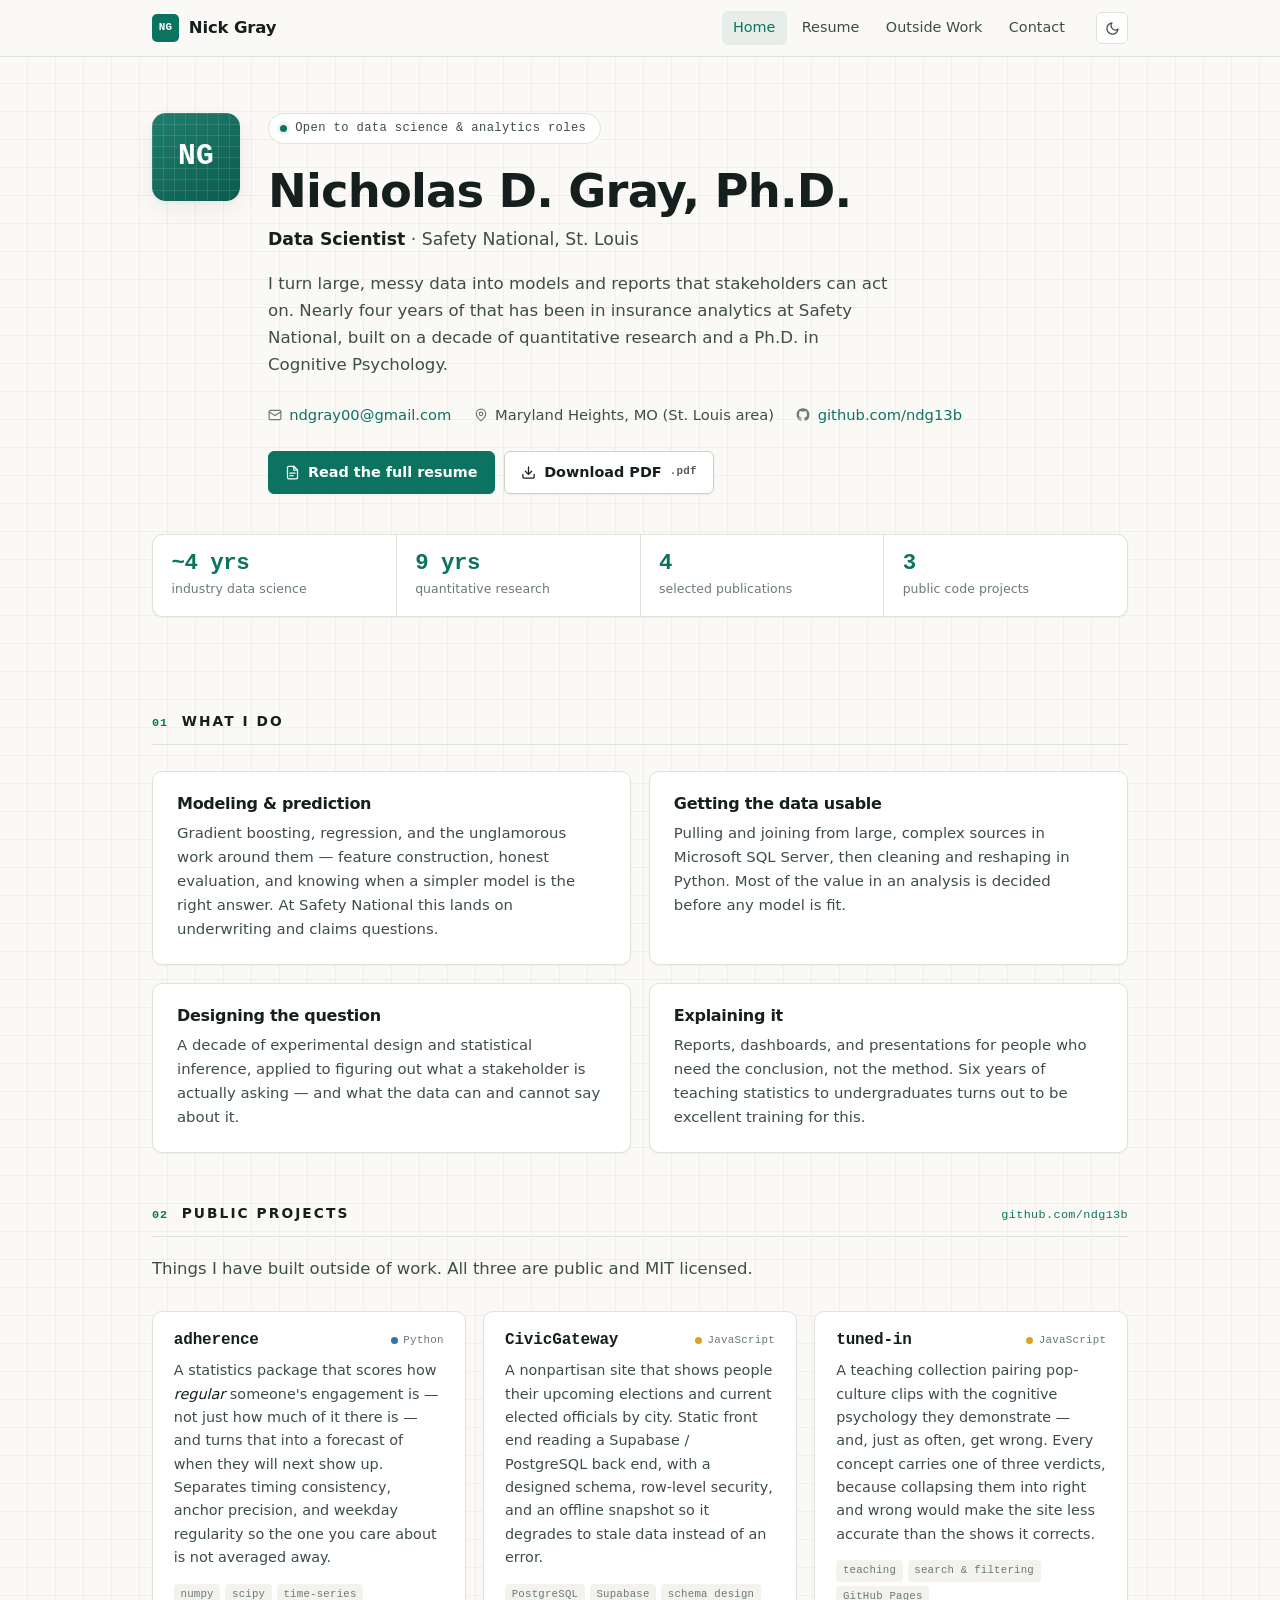
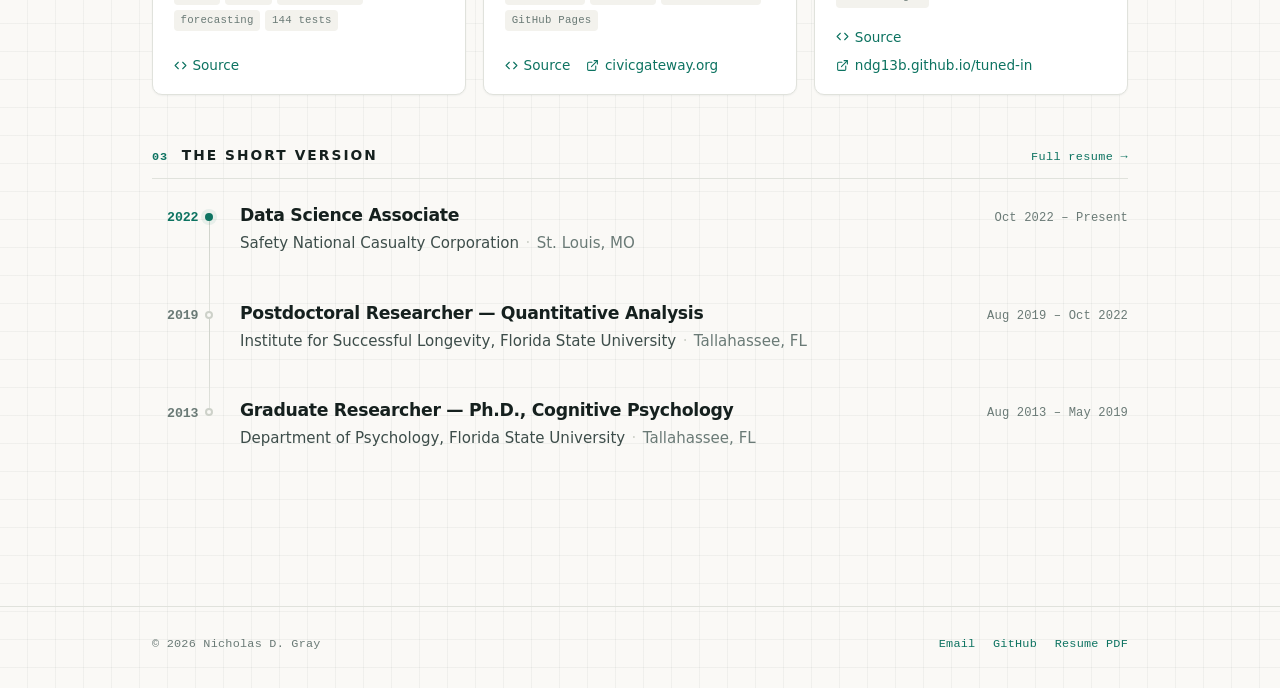
==== commit 0e83baeb: "Tighten the landing page intro Shorten the hero paragraph from 58 words to 40 and drop the closing a" ====
--- a/index.html
+++ b/index.html
@@ -52,10 +52,9 @@
           <p class="availability"><span class="dot" aria-hidden="true"></span>Open to data science &amp; analytics roles</p>
           <h1>Nicholas D. Gray, Ph.D.</h1>
           <p class="hero__role"><strong>Data Scientist</strong> &middot; Safety National, St.&nbsp;Louis</p>
-          <p class="hero__summary">I turn large, messy data into models and reports that people actually make
-            decisions with. Nearly four years of that has been in insurance analytics at Safety National; the
-            decade before it was quantitative research, a Ph.D. in Cognitive Psychology, and a lot of time spent
-            explaining statistics to people who did not come for the statistics.</p>
+          <p class="hero__summary">I turn large, messy data into models and reports that stakeholders can act
+            on. Nearly four years of that has been in insurance analytics at Safety National, built on a decade
+            of quantitative research and a Ph.D. in Cognitive Psychology.</p>
           <ul class="contact-rail">
             <li><svg viewBox="0 0 24 24" fill="none" stroke="currentColor" stroke-width="2" stroke-linecap="round" stroke-linejoin="round" aria-hidden="true"><rect x="2" y="4" width="20" height="16" rx="2"/><path d="m2 7 10 6 10-6"/></svg><a href="mailto:ndgray00@gmail.com">ndgray00@gmail.com</a></li>
             <li><svg viewBox="0 0 24 24" fill="none" stroke="currentColor" stroke-width="2" stroke-linecap="round" stroke-linejoin="round" aria-hidden="true"><path d="M20 10c0 6-8 12-8 12s-8-6-8-12a8 8 0 0 1 16 0Z"/><circle cx="12" cy="10" r="3"/></svg><span>Maryland Heights, MO (St. Louis area)</span></li>
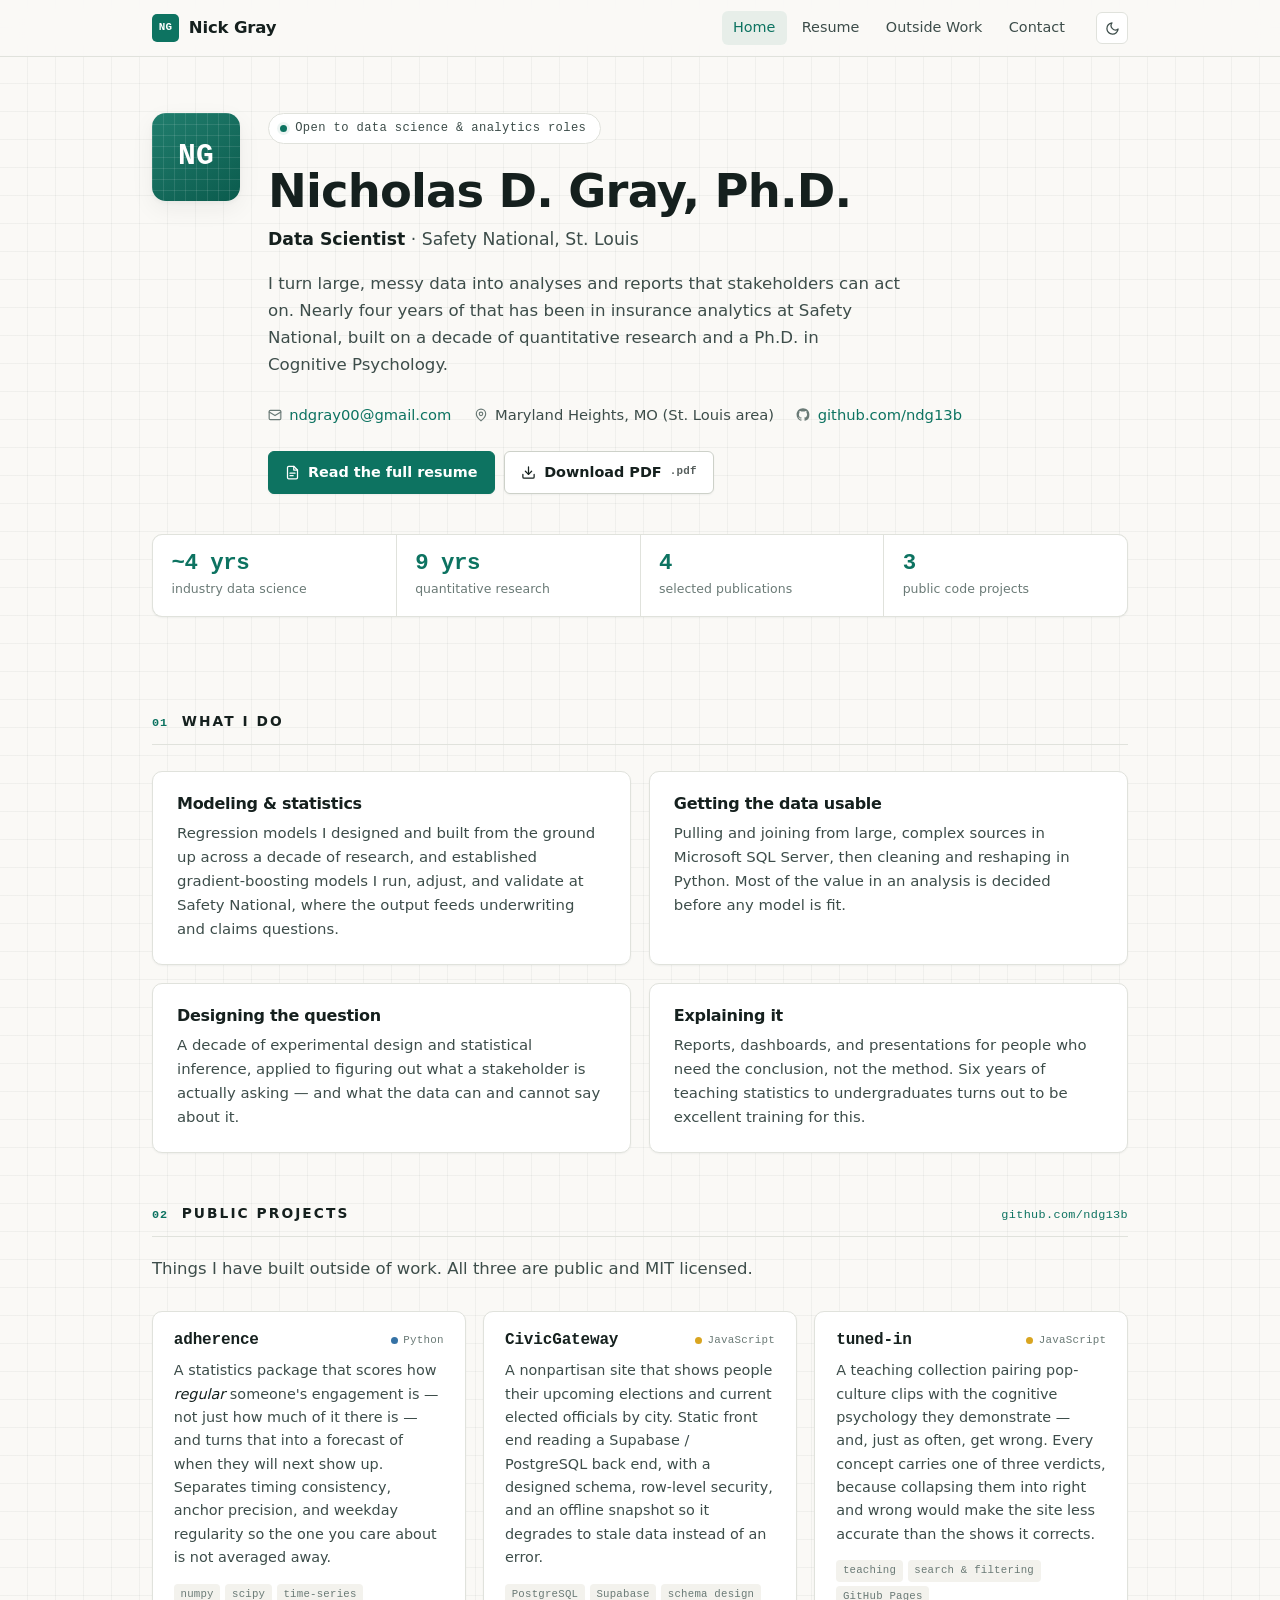
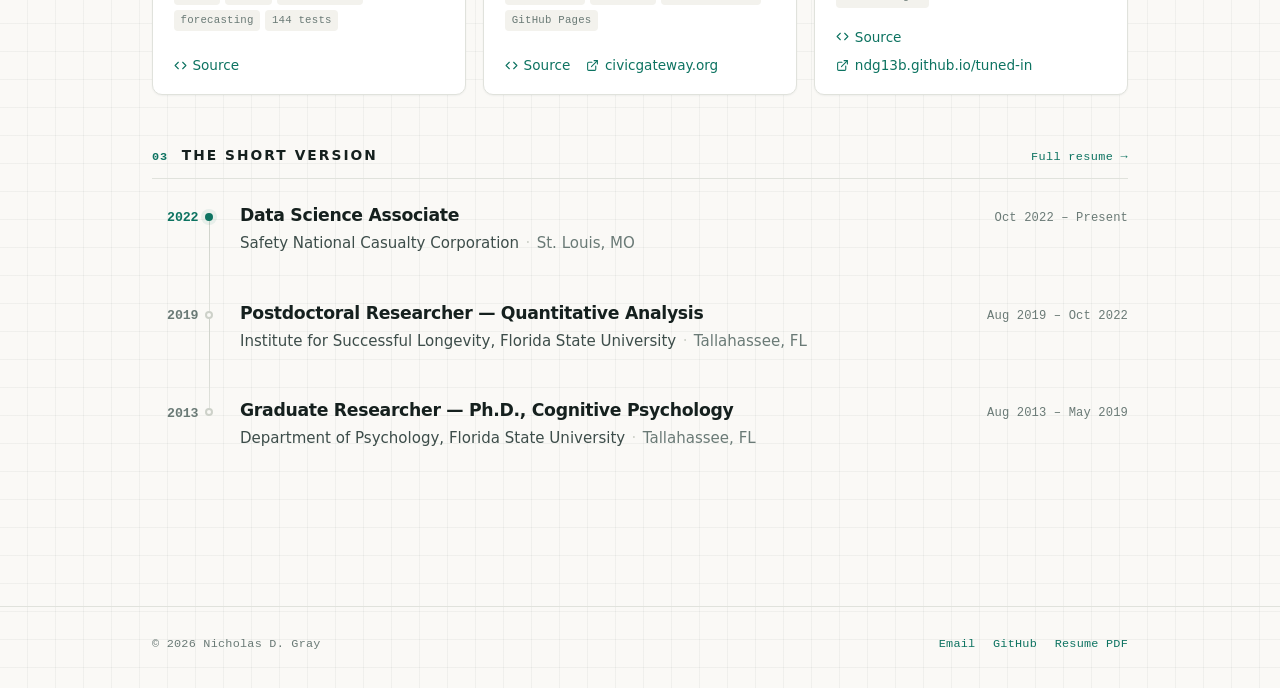
==== commit 71a5d2a4: "Clarify scope language and add graduate methods training Make the experience, skills, and summary li" ====
--- a/index.html
+++ b/index.html
@@ -5,7 +5,7 @@
   <meta charset="utf-8">
   <meta name="viewport" content="width=device-width, initial-scale=1">
   <title>Nick Gray — Data Scientist</title>
-  <meta name="description" content="Nicholas D. Gray, Ph.D. — data scientist in the St. Louis area working in insurance analytics, predictive modeling, and applied statistics.">
+  <meta name="description" content="Nicholas D. Gray, Ph.D. — data scientist in the St. Louis area working in insurance analytics, applied statistics, and quantitative research.">
   <meta name="color-scheme" content="light dark">
   <link rel="stylesheet" href="assets/style.css">
   <link rel="icon" href="data:image/svg+xml,<svg xmlns='http://www.w3.org/2000/svg' viewBox='0 0 32 32'><rect width='32' height='32' rx='7' fill='%230d7361'/><text x='16' y='22' font-family='monospace' font-size='15' font-weight='700' fill='white' text-anchor='middle'>NG</text></svg>">
@@ -52,7 +52,7 @@
           <p class="availability"><span class="dot" aria-hidden="true"></span>Open to data science &amp; analytics roles</p>
           <h1>Nicholas D. Gray, Ph.D.</h1>
           <p class="hero__role"><strong>Data Scientist</strong> &middot; Safety National, St.&nbsp;Louis</p>
-          <p class="hero__summary">I turn large, messy data into models and reports that stakeholders can act
+          <p class="hero__summary">I turn large, messy data into analyses and reports that stakeholders can act
             on. Nearly four years of that has been in insurance analytics at Safety National, built on a decade
             of quantitative research and a Ph.D. in Cognitive Psychology.</p>
           <ul class="contact-rail">
@@ -101,10 +101,10 @@
       </div>
       <div class="two-col">
         <div class="card">
-          <h3 style="font-size: 1rem; margin-bottom: 0.5rem;">Modeling &amp; prediction</h3>
-          <p style="font-size: 0.93rem; color: var(--text-soft);">Gradient boosting, regression, and the
-            unglamorous work around them &mdash; feature construction, honest evaluation, and knowing when a
-            simpler model is the right answer. At Safety National this lands on underwriting and claims questions.</p>
+          <h3 style="font-size: 1rem; margin-bottom: 0.5rem;">Modeling &amp; statistics</h3>
+          <p style="font-size: 0.93rem; color: var(--text-soft);">Regression models I designed and built from
+            the ground up across a decade of research, and established gradient-boosting models I run, adjust,
+            and validate at Safety National, where the output feeds underwriting and claims questions.</p>
         </div>
         <div class="card">
           <h3 style="font-size: 1rem; margin-bottom: 0.5rem;">Getting the data usable</h3>
--- a/assets/style.css
+++ b/assets/style.css
@@ -776,6 +776,8 @@
   font-style: italic;
   margin-top: 0.15rem;
 }
+
+.coursework + .coursework { margin-top: 0.45rem; }
 
 .coursework {
   margin-top: 1.1rem;
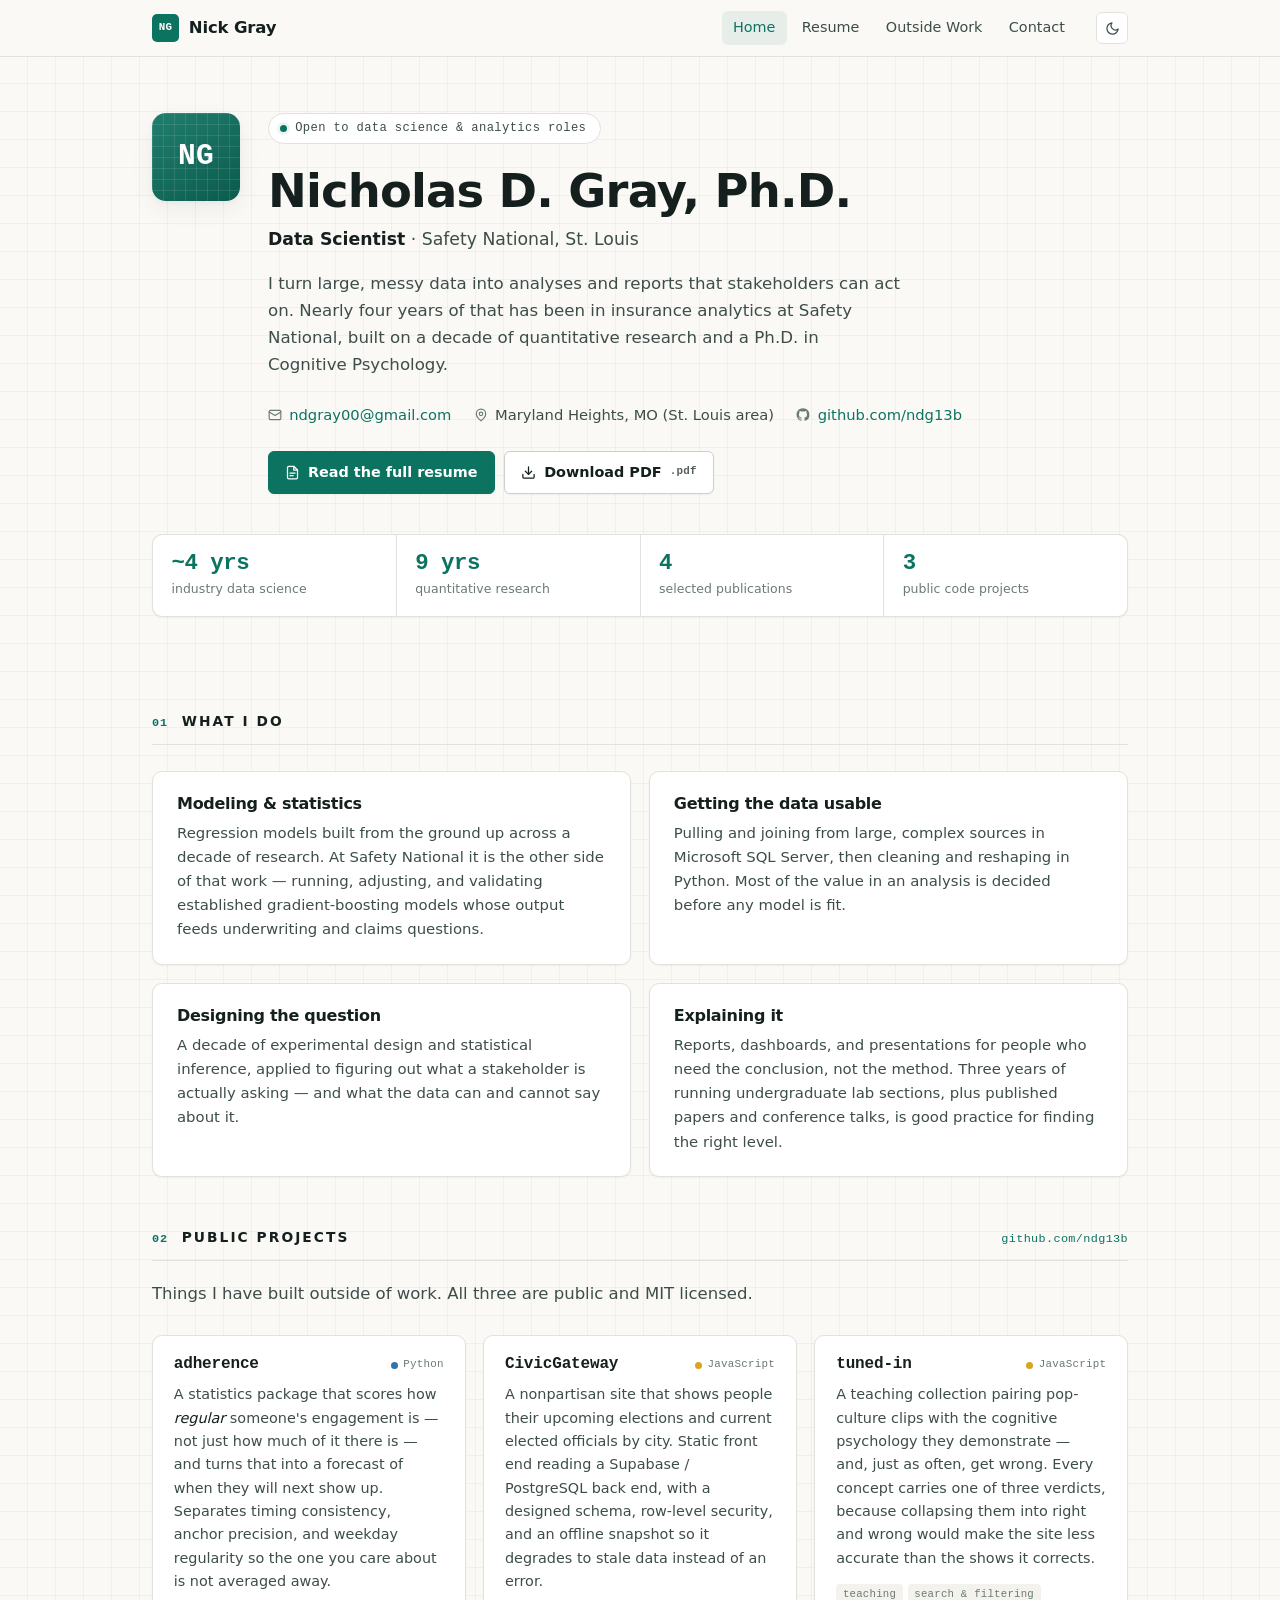
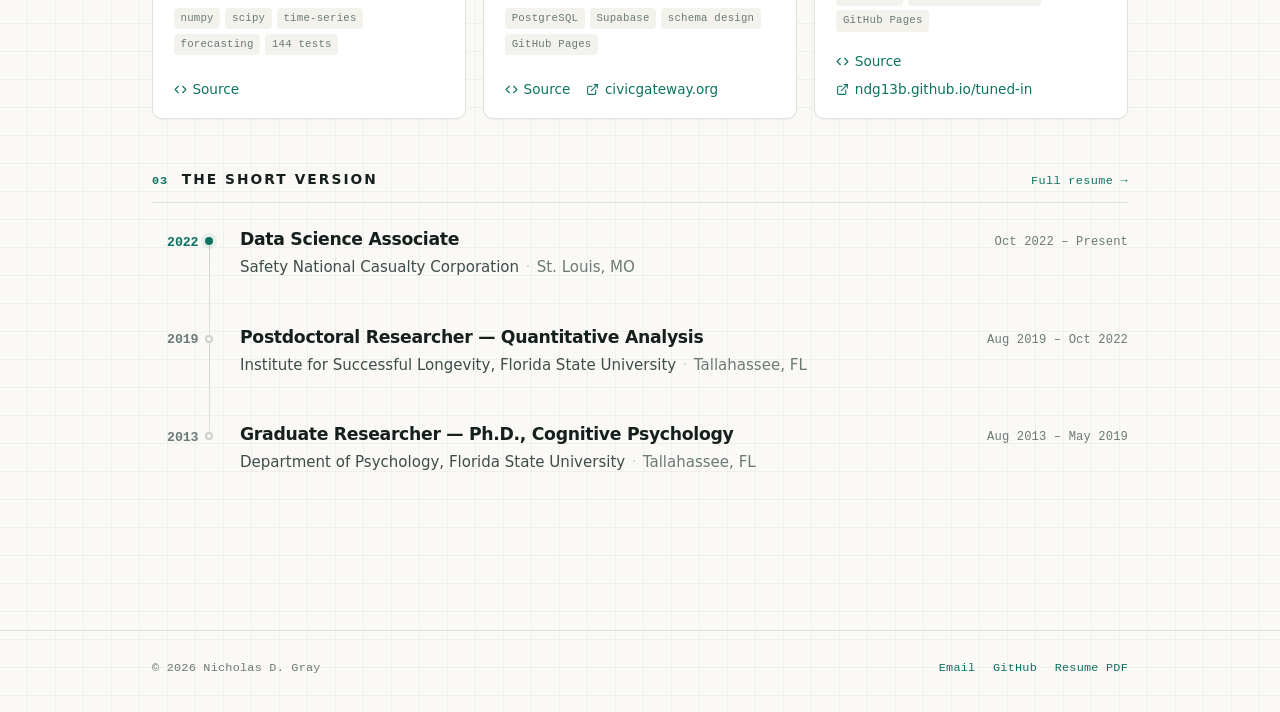
==== commit c3f50be3: "Describe the teaching experience precisely State what was taught and for how long, rather than chara" ====
--- a/index.html
+++ b/index.html
@@ -102,9 +102,10 @@
       <div class="two-col">
         <div class="card">
           <h3 style="font-size: 1rem; margin-bottom: 0.5rem;">Modeling &amp; statistics</h3>
-          <p style="font-size: 0.93rem; color: var(--text-soft);">Regression models I designed and built from
-            the ground up across a decade of research, and established gradient-boosting models I run, adjust,
-            and validate at Safety National, where the output feeds underwriting and claims questions.</p>
+          <p style="font-size: 0.93rem; color: var(--text-soft);">Regression models built from the ground up
+            across a decade of research. At Safety National it is the other side of that work &mdash; running,
+            adjusting, and validating established gradient-boosting models whose output feeds underwriting and
+            claims questions.</p>
         </div>
         <div class="card">
           <h3 style="font-size: 1rem; margin-bottom: 0.5rem;">Getting the data usable</h3>
@@ -121,8 +122,8 @@
         <div class="card">
           <h3 style="font-size: 1rem; margin-bottom: 0.5rem;">Explaining it</h3>
           <p style="font-size: 0.93rem; color: var(--text-soft);">Reports, dashboards, and presentations for people
-            who need the conclusion, not the method. Six years of teaching statistics to undergraduates turns out
-            to be excellent training for this.</p>
+            who need the conclusion, not the method. Three years of running undergraduate lab sections, plus
+            published papers and conference talks, is good practice for finding the right level.</p>
         </div>
       </div>
     </section>
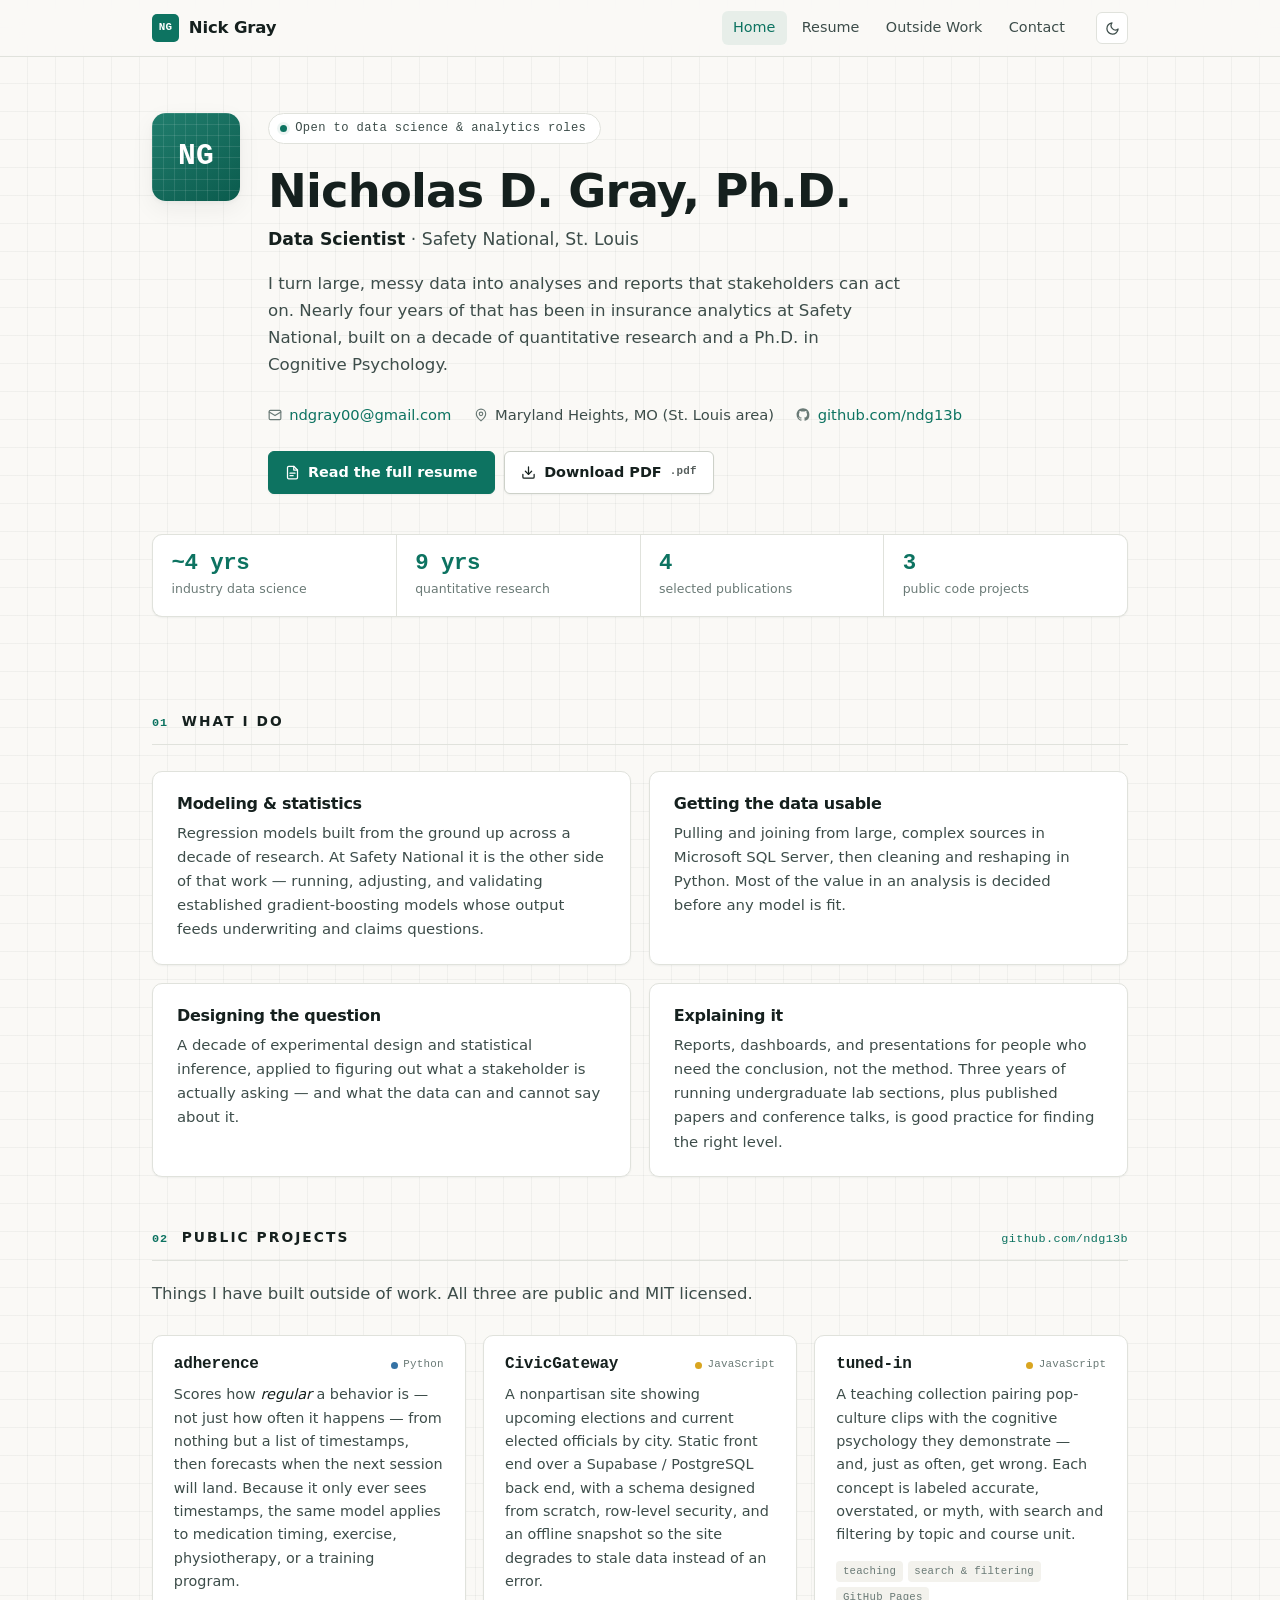
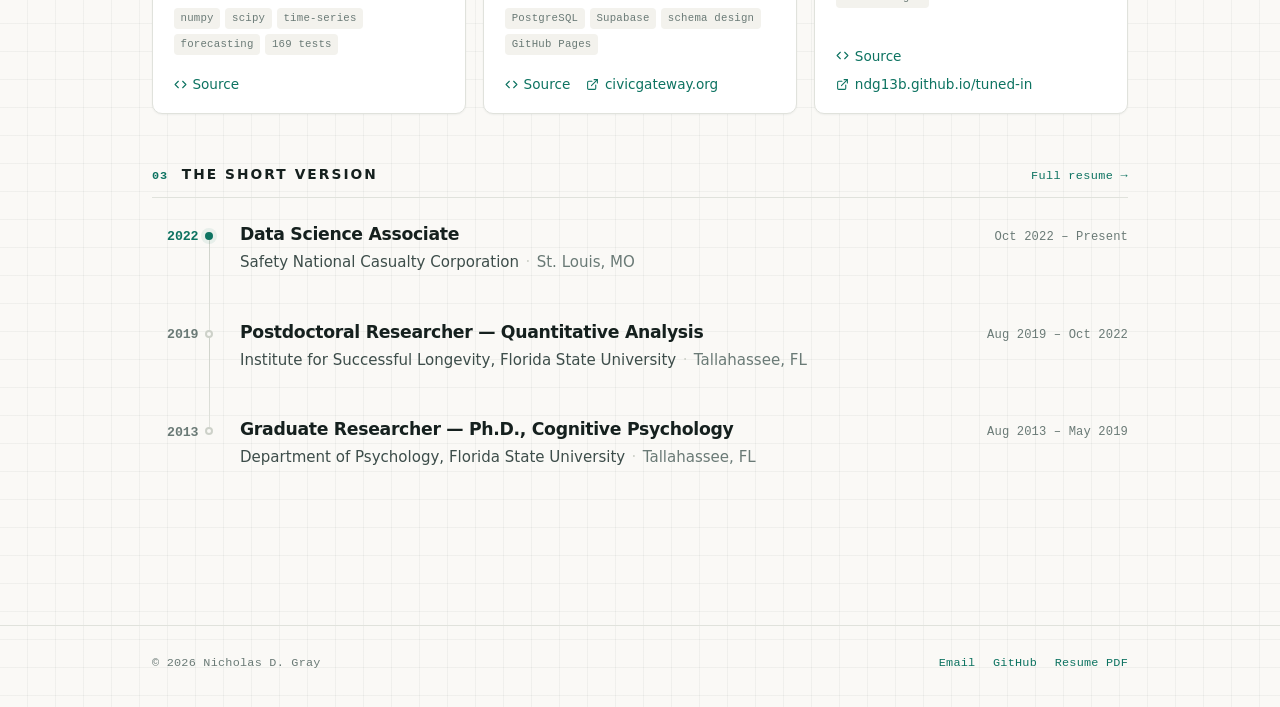
==== commit 918743bf: "Refresh project descriptions and lead page titles with the name The adherence README was rewritten u" ====
--- a/index.html
+++ b/index.html
@@ -4,7 +4,7 @@
 <head>
   <meta charset="utf-8">
   <meta name="viewport" content="width=device-width, initial-scale=1">
-  <title>Nick Gray — Data Scientist</title>
+  <title>Nicholas D. Gray, Ph.D.</title>
   <meta name="description" content="Nicholas D. Gray, Ph.D. — data scientist in the St. Louis area working in insurance analytics, applied statistics, and quantitative research.">
   <meta name="color-scheme" content="light dark">
   <link rel="stylesheet" href="assets/style.css">
@@ -141,11 +141,11 @@
             <h3 class="project__name"><a href="https://github.com/ndg13b/adherence" rel="noopener">adherence</a></h3>
             <span class="lang" data-lang="Python"><span class="dot"></span>Python</span>
           </div>
-          <p class="project__blurb">A statistics package that scores how <em>regular</em> someone's engagement is
-            &mdash; not just how much of it there is &mdash; and turns that into a forecast of when they will next
-            show up. Separates timing consistency, anchor precision, and weekday regularity so the one you care
-            about is not averaged away.</p>
-          <ul class="project__tags"><li>numpy</li><li>scipy</li><li>time-series</li><li>forecasting</li><li>144 tests</li></ul>
+          <p class="project__blurb">Scores how <em>regular</em> a behavior is &mdash; not just how often it
+            happens &mdash; from nothing but a list of timestamps, then forecasts when the next session will
+            land. Because it only ever sees timestamps, the same model applies to medication timing, exercise,
+            physiotherapy, or a training program.</p>
+          <ul class="project__tags"><li>numpy</li><li>scipy</li><li>time-series</li><li>forecasting</li><li>169 tests</li></ul>
           <div class="project__links">
             <a href="https://github.com/ndg13b/adherence" rel="noopener"><svg viewBox="0 0 24 24" fill="none" stroke="currentColor" stroke-width="2" stroke-linecap="round" stroke-linejoin="round" aria-hidden="true"><path d="m16 18 6-6-6-6"/><path d="m8 6-6 6 6 6"/></svg>Source</a>
           </div>
@@ -155,9 +155,9 @@
             <h3 class="project__name"><a href="https://github.com/ndg13b/CivicGateway" rel="noopener">CivicGateway</a></h3>
             <span class="lang" data-lang="JavaScript"><span class="dot"></span>JavaScript</span>
           </div>
-          <p class="project__blurb">A nonpartisan site that shows people their upcoming elections and current
-            elected officials by city. Static front end reading a Supabase / PostgreSQL back end, with a designed
-            schema, row-level security, and an offline snapshot so it degrades to stale data instead of an error.</p>
+          <p class="project__blurb">A nonpartisan site showing upcoming elections and current elected officials
+            by city. Static front end over a Supabase / PostgreSQL back end, with a schema designed from scratch,
+            row-level security, and an offline snapshot so the site degrades to stale data instead of an error.</p>
           <ul class="project__tags"><li>PostgreSQL</li><li>Supabase</li><li>schema design</li><li>GitHub Pages</li></ul>
           <div class="project__links">
             <a href="https://github.com/ndg13b/CivicGateway" rel="noopener"><svg viewBox="0 0 24 24" fill="none" stroke="currentColor" stroke-width="2" stroke-linecap="round" stroke-linejoin="round" aria-hidden="true"><path d="m16 18 6-6-6-6"/><path d="m8 6-6 6 6 6"/></svg>Source</a>
@@ -170,9 +170,8 @@
             <span class="lang" data-lang="JavaScript"><span class="dot"></span>JavaScript</span>
           </div>
           <p class="project__blurb">A teaching collection pairing pop-culture clips with the cognitive psychology
-            they demonstrate &mdash; and, just as often, get wrong. Every concept carries one of three verdicts,
-            because collapsing them into right and wrong would make the site less accurate than the shows it
-            corrects.</p>
+            they demonstrate &mdash; and, just as often, get wrong. Each concept is labeled accurate, overstated,
+            or myth, with search and filtering by topic and course unit.</p>
           <ul class="project__tags"><li>teaching</li><li>search &amp; filtering</li><li>GitHub Pages</li></ul>
           <div class="project__links">
             <a href="https://github.com/ndg13b/tuned-in" rel="noopener"><svg viewBox="0 0 24 24" fill="none" stroke="currentColor" stroke-width="2" stroke-linecap="round" stroke-linejoin="round" aria-hidden="true"><path d="m16 18 6-6-6-6"/><path d="m8 6-6 6 6 6"/></svg>Source</a>
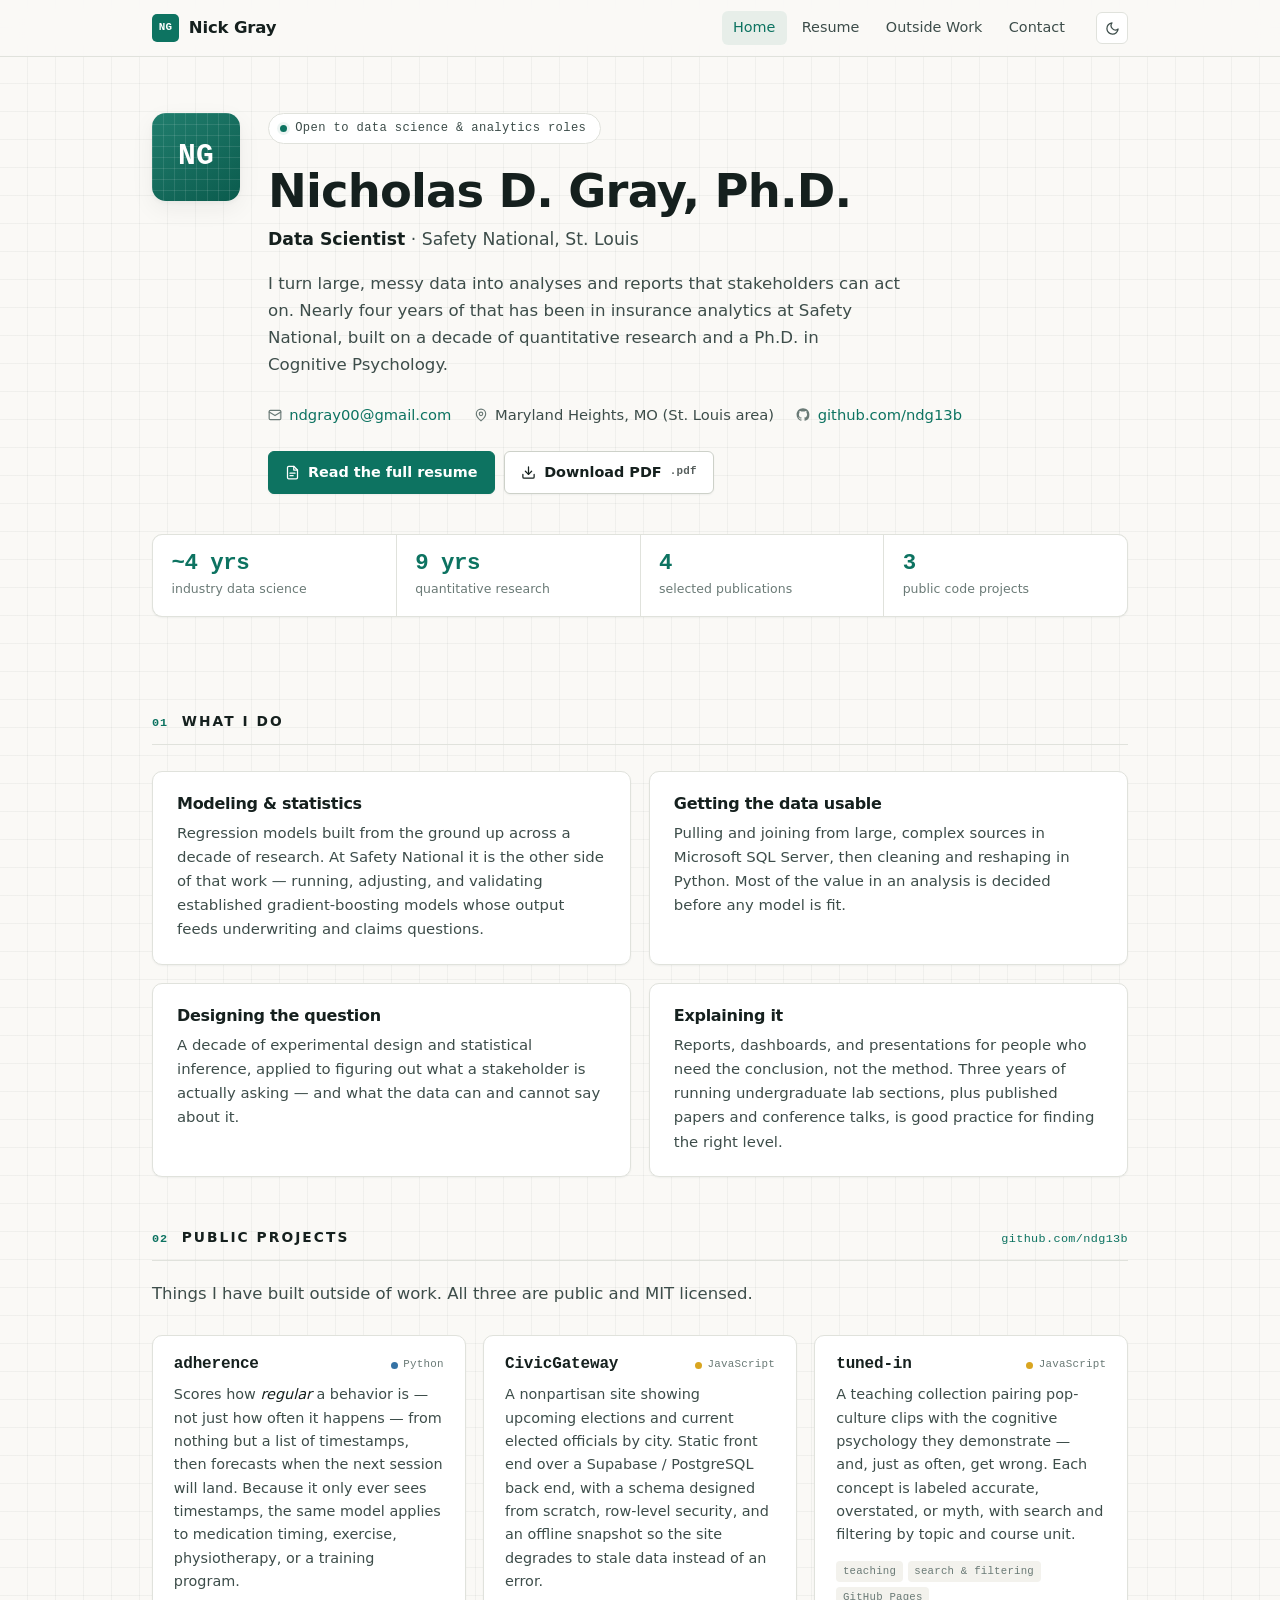
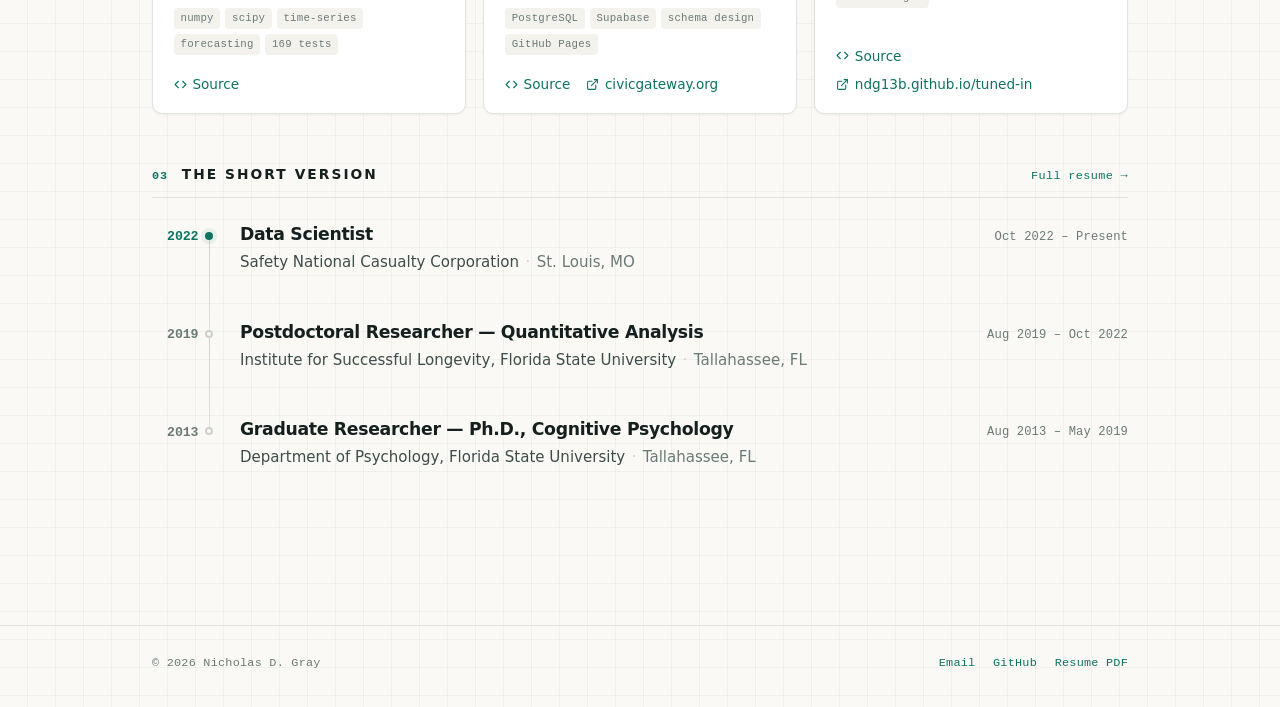
==== commit 003937b7: "Change the Safety National title to Data Scientist Updates the role in data/resume.json, which carri" ====
--- a/index.html
+++ b/index.html
@@ -191,7 +191,7 @@
         <article class="job job--current">
           <div class="job__year" aria-hidden="true">2022</div>
           <div class="job__head">
-            <h3 class="job__role">Data Science Associate</h3>
+            <h3 class="job__role">Data Scientist</h3>
             <span class="job__dates">Oct 2022 &ndash; Present</span>
           </div>
           <div class="job__org">Safety National Casualty Corporation<span class="sep">&middot;</span><span class="place">St. Louis, MO</span></div>
--- a/assets/style.css
+++ b/assets/style.css
@@ -635,7 +635,8 @@
 }
 .chip:hover { border-color: var(--accent-line); color: var(--text); }
 
-.chip--advanced {
+/* Any chip carrying a stated level, whatever the level says. */
+.chip--leveled {
   border-color: var(--accent-line);
   background: var(--accent-wash);
   color: var(--text);
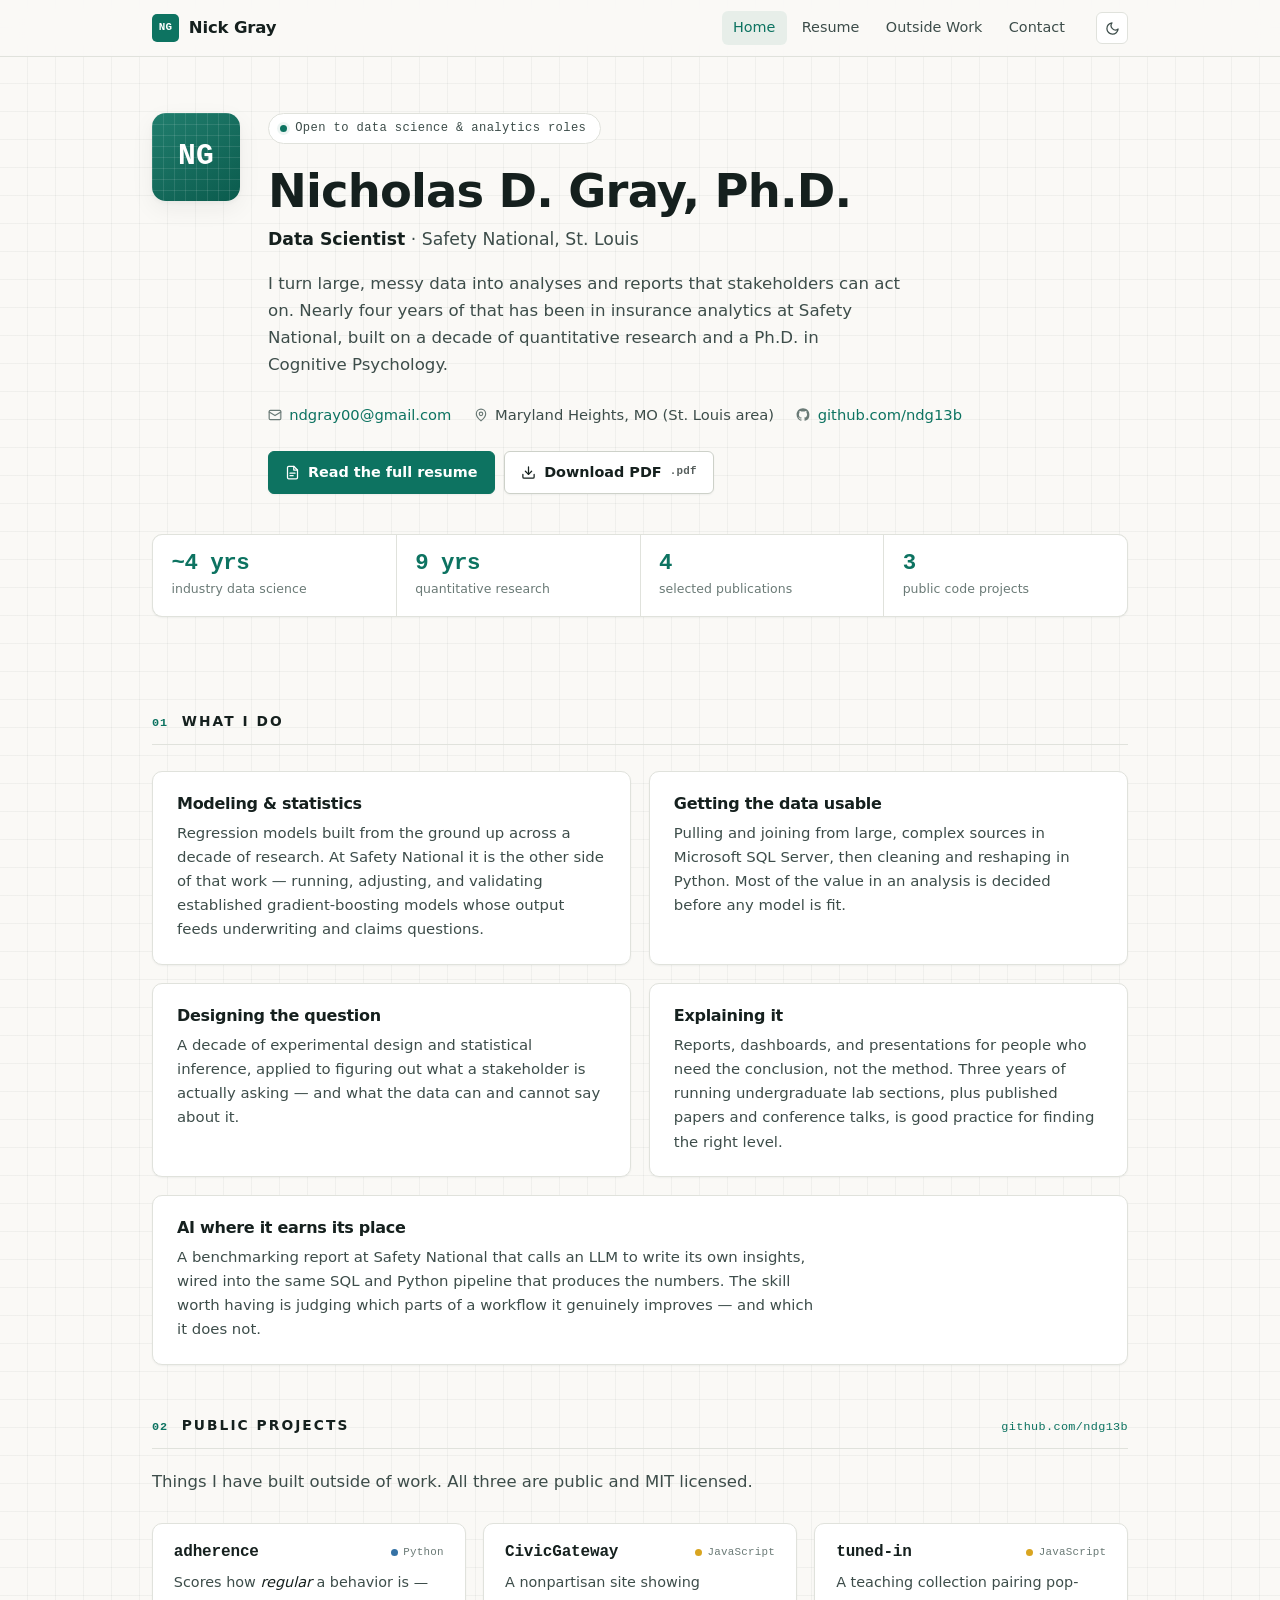
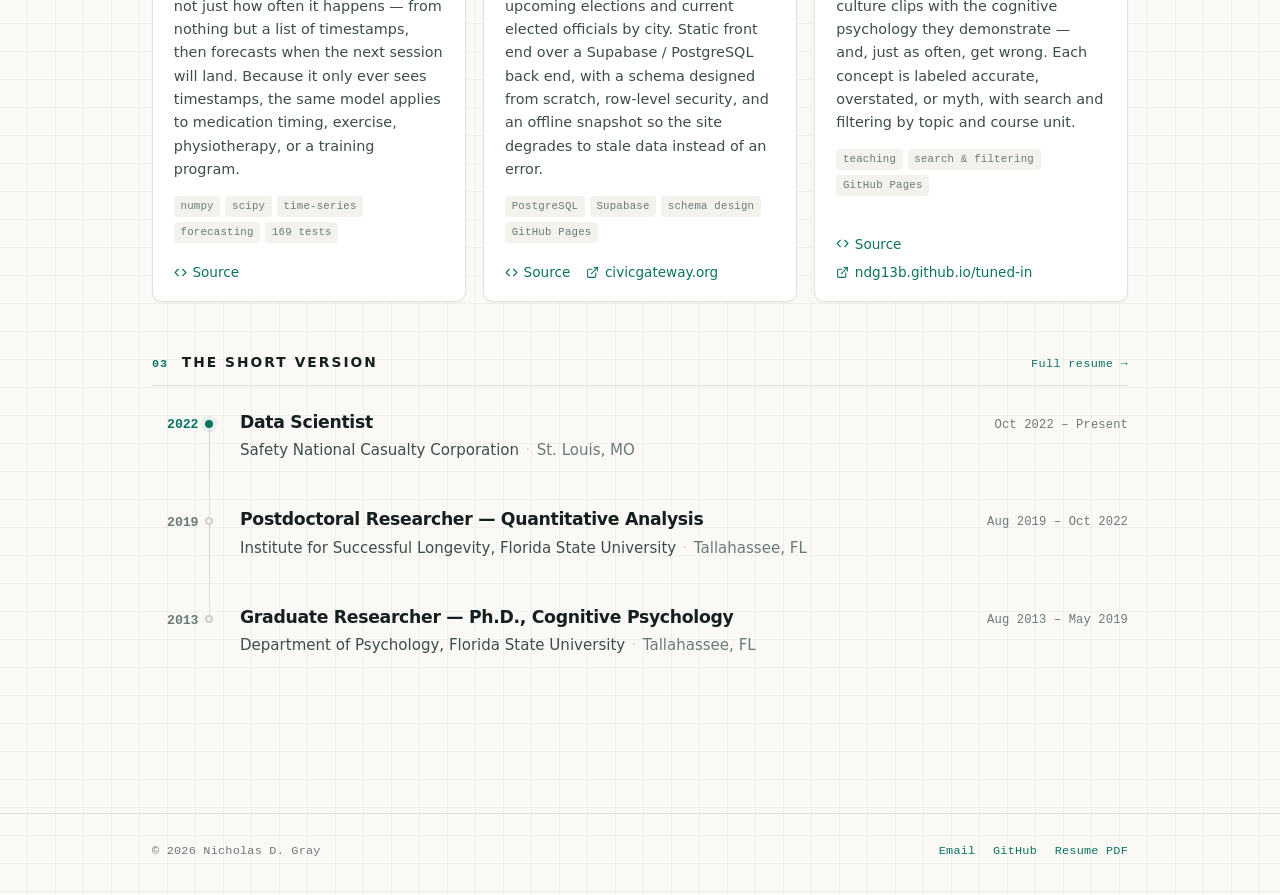
==== commit ae2977d6: "Add the AI work: benchmarking report, skills, and summary line Surfaces work that was not represente" ====
--- a/index.html
+++ b/index.html
@@ -125,6 +125,13 @@
             who need the conclusion, not the method. Three years of running undergraduate lab sections, plus
             published papers and conference talks, is good practice for finding the right level.</p>
         </div>
+        <div class="card">
+          <h3 style="font-size: 1rem; margin-bottom: 0.5rem;">AI where it earns its place</h3>
+          <p style="font-size: 0.93rem; color: var(--text-soft);">A benchmarking report at Safety National that
+            calls an LLM to write its own insights, wired into the same SQL and Python pipeline that produces
+            the numbers. The skill worth having is judging which parts of a workflow it genuinely improves
+            &mdash; and which it does not.</p>
+        </div>
       </div>
     </section>
 
--- a/assets/style.css
+++ b/assets/style.css
@@ -924,6 +924,13 @@
   display: grid;
   grid-template-columns: repeat(auto-fit, minmax(min(100%, 22rem), 1fr));
   gap: 1.1rem;
+}
+
+/* With an odd number of items the last one would sit alone in a half-empty
+   row; let it span instead so the block still ends on a full line. */
+.two-col > :last-child:nth-child(odd),
+.skill-grid > .skill-group:last-child:nth-child(odd) {
+  grid-column: 1 / -1;
 }
 
 /* --- hobbies --------------------------------------------------------- */
